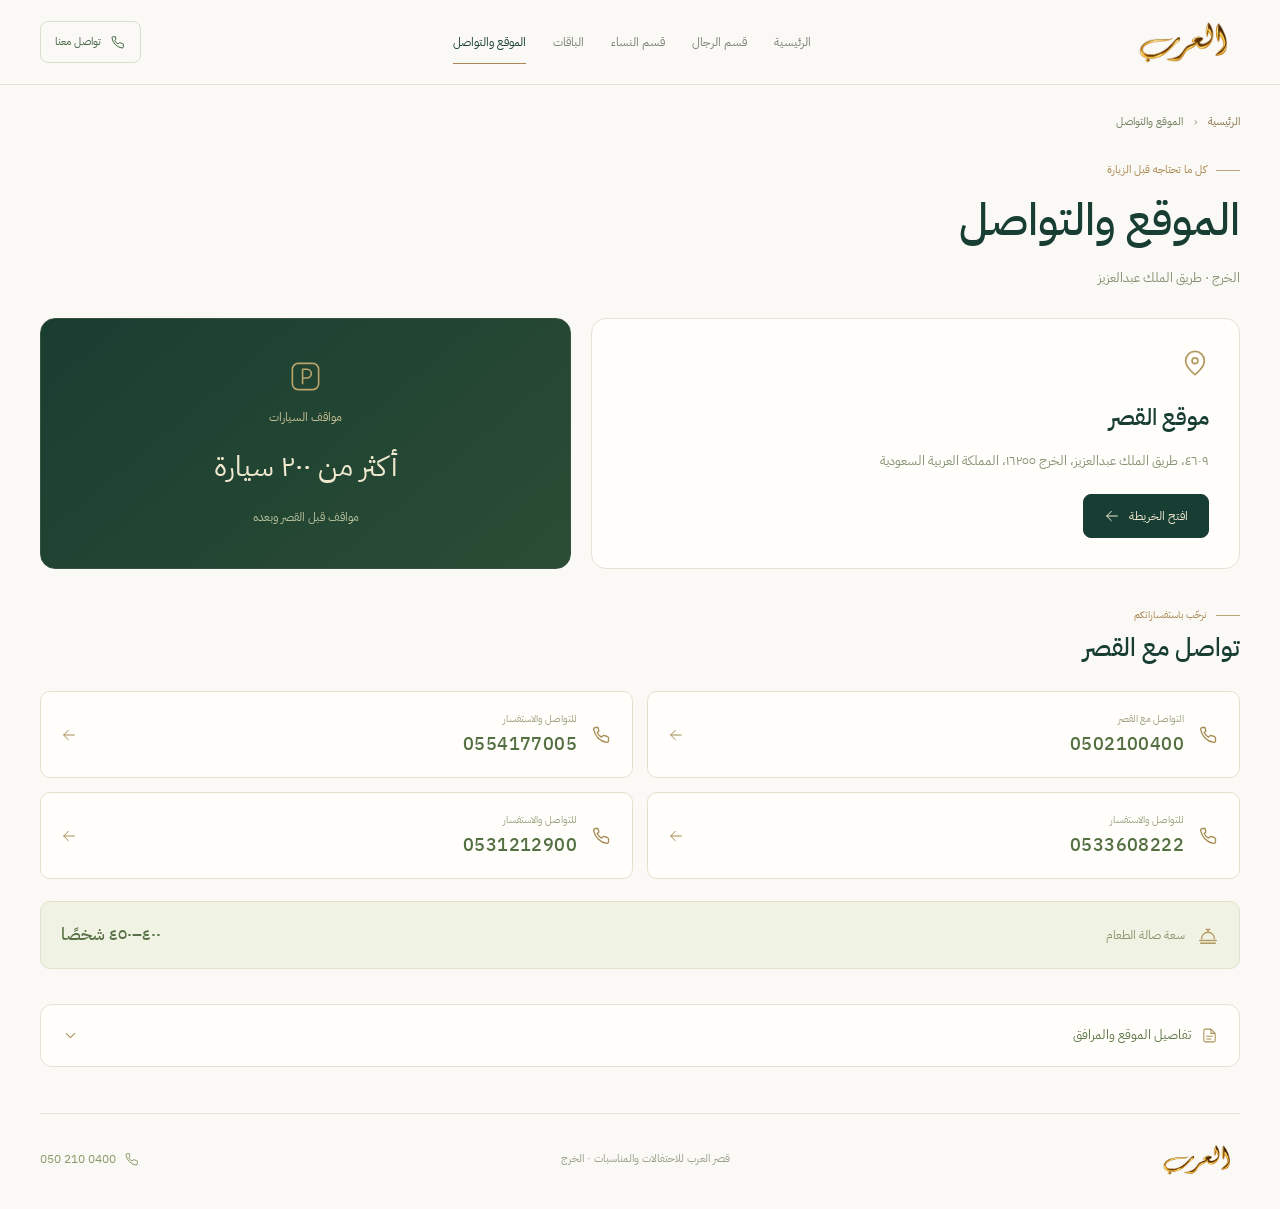
==== info.html @ ab23e2d2 "Add files via upload" ====
<!doctype html><html lang="ar" dir="rtl"><head><meta charset="utf-8"><meta name="viewport" content="width=device-width,initial-scale=1,viewport-fit=cover"><meta name="theme-color" content="#173d35"><title>الموقع والتواصل — قصر العرب</title><meta name="description" content="قصر العرب بالخرج: قسم الرجال، قسم النساء، الصور، باقات الضيافة والموقع والتواصل."><link rel="stylesheet" href="site.css?v=20261101-capacities"></head><body data-page="info"><svg class="svg-sprite" xmlns="http://www.w3.org/2000/svg" aria-hidden="true"><defs>
<symbol id="i-arrow" viewBox="0 0 24 24"><path d="M20 12H4m7-7-7 7 7 7"/></symbol>
<symbol id="i-pin" viewBox="0 0 24 24"><path d="M20 10c0 6-8 12-8 12S4 16 4 10a8 8 0 1 1 16 0Z"/><circle cx="12" cy="10" r="2.5"/></symbol>
<symbol id="i-phone" viewBox="0 0 24 24"><path d="M20 15.5V19a2 2 0 0 1-2.2 2A18 18 0 0 1 3 6.2 2 2 0 0 1 5 4h3l1 4-2 2a14 14 0 0 0 5 5l2-2 4 1z"/></symbol>
<symbol id="i-hall" viewBox="0 0 24 24"><path d="M3 21h18M5 21V9h14v12M3 9l9-6 9 6M10 21v-6h4v6M8 11v1m8-1v1"/></symbol>
<symbol id="i-home" viewBox="0 0 24 24"><path d="m3 10 9-7 9 7M5 9v12h14V9M10 21v-7h4v7"/></symbol>
<symbol id="i-spark" viewBox="0 0 24 24"><path d="m12 2 2.4 7.6L22 12l-7.6 2.4L12 22l-2.4-7.6L2 12l7.6-2.4Z"/></symbol>
<symbol id="i-image" viewBox="0 0 24 24"><rect x="3" y="3" width="18" height="18" rx="3"/><circle cx="8" cy="8" r="1.4"/><path d="m21 15-5-5L5 21"/></symbol>
<symbol id="i-check" viewBox="0 0 24 24"><path d="m5 12 4 4L19 6"/></symbol>
<symbol id="i-chevron" viewBox="0 0 24 24"><path d="m6 9 6 6 6-6"/></symbol>
<symbol id="i-close" viewBox="0 0 24 24"><path d="m6 6 12 12M6 18 18 6"/></symbol>
<symbol id="i-document" viewBox="0 0 24 24"><path d="M14 3H6a2 2 0 0 0-2 2v14a2 2 0 0 0 2 2h12a2 2 0 0 0 2-2V9zm0 0v6h6M8 13h8m-8 4h6"/></symbol>
<symbol id="i-expand" viewBox="0 0 24 24"><path d="M15 4h5v5M9 20H4v-5M20 4l-6 6M4 20l6-6"/></symbol>
<symbol id="i-dining" viewBox="0 0 24 24"><path d="M3 18h18M5 16a7 7 0 0 1 14 0M12 9V6m-2 0h4M4 21h16"/></symbol>
<symbol id="i-parking" viewBox="0 0 24 24"><rect x="3" y="3" width="18" height="18" rx="4"/><path d="M10 17V7h3a3 3 0 0 1 0 6h-3"/></symbol>
</defs></svg><a class="skip-link" href="#page-root">انتقل إلى محتوى الصفحة</a><header class="site-header"><div class="container header-inner"><a class="brand" href="index.html" data-page="home" aria-label="قصر العرب — الرئيسية"><img src="assets/alarab-logo.png" data-asset="assets/alarab-logo.png" alt="العرب" width="2124" height="740"></a><nav class="desktop-nav" aria-label="التنقل الرئيسي"><a href="index.html" data-page="home" class="">الرئيسية</a><a href="men.html" data-page="men" class="">قسم الرجال</a><a href="women.html" data-page="women" class="">قسم النساء</a><a href="packages.html" data-page="packages" class="">الباقات</a><a href="info.html" data-page="info" class="is-active" aria-current="page">الموقع والتواصل</a></nav><a class="header-call" href="tel:0502100400"><svg aria-hidden="true"><use href="#i-phone"/></svg><span>تواصل معنا</span></a></div></header><main class="container" id="page-root" tabindex="-1"><nav class="breadcrumbs" aria-label="مسار الصفحة"><a href="index.html" data-page="home" class="">الرئيسية</a><span aria-hidden="true">‹</span><span>الموقع والتواصل</span></nav><section class="page-intro"><p class="eyebrow">كل ما تحتاجه قبل الزيارة</p><h1>الموقع والتواصل</h1><p>الخرج · طريق الملك عبدالعزيز</p></section><section class="info-grid"><article class="location-card"><svg aria-hidden="true"><use href="#i-pin"/></svg><h2>موقع القصر</h2><p>٤٦٠٩، طريق الملك عبدالعزيز، الخرج ١٦٢٥٥، المملكة العربية السعودية</p><a href="https://maps.google.com/maps/search/%D8%A7%D9%84%D8%B9%D8%B1%D8%A8%20%D9%84%D9%84%D9%85%D9%86%D8%A7%D8%B3%D8%A8%D8%A7%D8%AA/@24.2259464263916,47.222991943359375,17z?hl=en" target="_blank" rel="noopener noreferrer" class="button button-primary">افتح الخريطة<svg aria-hidden="true"><use href="#i-arrow"/></svg></a></article><article class="parking-card"><svg aria-hidden="true"><use href="#i-parking"/></svg><p>مواقف السيارات</p><strong>أكثر من <bdi>٢٠٠</bdi> سيارة</strong><span>مواقف قبل القصر وبعده</span></article></section><section class="contact-panel" id="contact" aria-labelledby="contact-heading"><div class="section-heading"><div><p class="eyebrow">نرحّب باستفساراتكم</p><h2 id="contact-heading">تواصل مع القصر</h2></div></div><div class="phone-grid"><a class="phone-card" href="tel:0502100400"><svg aria-hidden="true"><use href="#i-phone"/></svg><span><small>التواصل مع القصر</small><strong dir="ltr">0502100400</strong></span><svg aria-hidden="true"><use href="#i-arrow"/></svg></a><a class="phone-card" href="tel:0554177005"><svg aria-hidden="true"><use href="#i-phone"/></svg><span><small>للتواصل والاستفسار</small><strong dir="ltr">0554177005</strong></span><svg aria-hidden="true"><use href="#i-arrow"/></svg></a><a class="phone-card" href="tel:0533608222"><svg aria-hidden="true"><use href="#i-phone"/></svg><span><small>للتواصل والاستفسار</small><strong dir="ltr">0533608222</strong></span><svg aria-hidden="true"><use href="#i-arrow"/></svg></a><a class="phone-card" href="tel:0531212900"><svg aria-hidden="true"><use href="#i-phone"/></svg><span><small>للتواصل والاستفسار</small><strong dir="ltr">0531212900</strong></span><svg aria-hidden="true"><use href="#i-arrow"/></svg></a></div></section><div class="general-dining"><svg aria-hidden="true"><use href="#i-dining"/></svg><span>سعة صالة الطعام</span><strong><bdi dir="ltr">٤٠٠–٤٥٠</bdi> شخصًا</strong></div><details class="more-details"><summary><span><svg aria-hidden="true"><use href="#i-document"/></svg>تفاصيل الموقع والمرافق</span><svg aria-hidden="true"><use href="#i-chevron"/></svg></summary><div class="more-details-body"><div class="detail-grid"><article class="detail-card" data-group="identity">
      <h2>اسم القاعة والواجهة</h2>
      <dl class="detail-fields">
    <div class="detail-field" data-field="officialName">
      <dt>اسم القاعة الرسمي</dt>
      <dd>قصر العرب للاحتفالات والمناسبات</dd>
    </div></dl>
    </article><article class="detail-card" data-group="location">
      <h2>العنوان والموقع</h2>
      <dl class="detail-fields">
    <div class="detail-field" data-field="city">
      <dt>المدينة</dt>
      <dd>الخرج</dd>
    </div>
    <div class="detail-field" data-field="district">
      <dt>الحي</dt>
      <dd>—</dd>
    </div>
    <div class="detail-field" data-field="street">
      <dt>الشارع</dt>
      <dd>طريق الملك عبدالعزيز</dd>
    </div>
    <div class="detail-field" data-field="address">
      <dt>العنوان</dt>
      <dd>٤٦٠٩، طريق الملك عبدالعزيز، الخرج ١٦٢٥٥، المملكة العربية السعودية</dd>
    </div>
    <div class="detail-field" data-field="mapsUrl">
      <dt>الموقع على الخريطة</dt>
      <dd><a href="https://maps.google.com/maps/search/%D8%A7%D9%84%D8%B9%D8%B1%D8%A8%20%D9%84%D9%84%D9%85%D9%86%D8%A7%D8%B3%D8%A8%D8%A7%D8%AA/@24.2259464263916,47.222991943359375,17z?hl=en" target="_blank" rel="noopener noreferrer">فتح الخريطة</a></dd>
    </div></dl>
    </article><article class="detail-card" data-group="contact">
      <h2>التواصل مع القاعة</h2>
      <dl class="detail-fields">
    <div class="detail-field" data-field="phone">
      <dt>رقم الاتصال</dt>
      <dd><a href="tel:0502100400" dir="ltr">0502100400</a></dd>
    </div>
    <div class="detail-field" data-field="additionalPhone">
      <dt>رقم اتصال إضافي</dt>
      <dd><a href="tel:0554177005" dir="ltr">0554177005</a></dd>
    </div>
    <div class="detail-field" data-field="additionalPhone2">
      <dt>رقم اتصال إضافي</dt>
      <dd><a href="tel:0533608222" dir="ltr">0533608222</a></dd>
    </div>
    <div class="detail-field" data-field="coordinationPhone">
      <dt>للتواصل والاستفسار</dt>
      <dd><a href="tel:0531212900" dir="ltr">0531212900</a></dd>
    </div>
    <div class="detail-field" data-field="whatsapp">
      <dt>رقم الواتساب</dt>
      <dd>—</dd>
    </div>
    <div class="detail-field" data-field="contactHours">
      <dt>أوقات التواصل</dt>
      <dd>—</dd>
    </div></dl>
    </article><article class="detail-card" data-group="additional">
      <h2>الجلسات الإضافية</h2>
      <dl class="detail-fields">
    <div class="detail-field" data-field="additionalSeating">
      <dt>المجالس والجلسات المتوفرة</dt>
      <dd>—</dd>
    </div>
    <div class="detail-field" data-field="additionalCapacity">
      <dt>سعة كل مساحة</dt>
      <dd>—</dd>
    </div></dl>
    </article><article class="detail-card" data-group="outdoor">
      <h2>المساحات الخارجية</h2>
      <dl class="detail-fields">
    <div class="detail-field" data-field="outdoorAreas">
      <dt>الحديقة والفناء والجلسات</dt>
      <dd>—</dd>
    </div>
    <div class="detail-field" data-field="outdoorCapacity">
      <dt>سعة كل مساحة</dt>
      <dd>—</dd>
    </div>
    <div class="detail-field" data-field="outdoorUse">
      <dt>استخدام المساحات</dt>
      <dd>—</dd>
    </div></dl>
    </article><article class="detail-card" data-group="parking">
      <h2>مواقف السيارات</h2>
      <dl class="detail-fields">
    <div class="detail-field" data-field="parking">
      <dt>عدد المواقف</dt>
      <dd>أكثر من ٢٠٠ سيارة</dd>
    </div>
    <div class="detail-field" data-field="parkingLocation">
      <dt>مواقع المواقف</dt>
      <dd>قبل القصر وبعده</dd>
    </div>
    <div class="detail-field" data-field="privateParking">
      <dt>مواقف خاصة بالقاعة</dt>
      <dd>—</dd>
    </div>
    <div class="detail-field" data-field="parkingShade">
      <dt>مظللة أو مكشوفة</dt>
      <dd>—</dd>
    </div>
    <div class="detail-field" data-field="accessibleParking">
      <dt>مواقف مهيأة لذوي الإعاقة</dt>
      <dd>—</dd>
    </div></dl>
    </article><article class="detail-card" data-group="buffet">
      <h2>البوفيه وتقديم الطعام</h2>
      <p class="detail-summary"><span>سعة صالة الطعام</span><strong><bdi dir="ltr">٤٠٠–٤٥٠</bdi> شخصًا</strong></p><dl class="detail-fields">
    <div class="detail-field" data-field="buffetLocation">
      <dt>موقع البوفيه</dt>
      <dd>—</dd>
    </div>
    <div class="detail-field" data-field="servingMethod">
      <dt>طريقة التقديم</dt>
      <dd>—</dd>
    </div>
    <div class="detail-field" data-field="separateBuffets">
      <dt>منطقة مستقلة لكل قسم</dt>
      <dd>—</dd>
    </div></dl>
    </article><article class="detail-card" data-group="furniture">
      <h2>الطاولات والكراسي</h2>
      <dl class="detail-fields">
    <div class="detail-field" data-field="furnitureTypes">
      <dt>أنواع الطاولات والكراسي</dt>
      <dd>—</dd>
    </div>
    <div class="detail-field" data-field="rearrangement">
      <dt>إمكانية تغيير التوزيع</dt>
      <dd>—</dd>
    </div></dl>
    </article></div></div></details></main><footer class="container site-footer"><a class="brand" href="index.html" data-page="home" aria-label="قصر العرب — الرئيسية"><img src="assets/alarab-logo.png" data-asset="assets/alarab-logo.png" alt="العرب" width="2124" height="740"></a><p>قصر العرب للاحتفالات والمناسبات · الخرج</p><a href="tel:0502100400"><svg aria-hidden="true"><use href="#i-phone"/></svg><span dir="ltr">050 210 0400</span></a></footer><nav class="mobile-nav" aria-label="التنقل بين أقسام الموقع"><a href="index.html" data-page="home" class=""><svg aria-hidden="true"><use href="#i-home"/></svg><span>الرئيسية</span></a><a href="men.html" data-page="men" class=""><svg aria-hidden="true"><use href="#i-hall"/></svg><span>الرجال</span></a><a href="women.html" data-page="women" class=""><svg aria-hidden="true"><use href="#i-spark"/></svg><span>النساء</span></a><a href="packages.html" data-page="packages" class=""><svg aria-hidden="true"><use href="#i-document"/></svg><span>الباقات</span></a><a href="info.html" data-page="info" class="is-active" aria-current="page"><svg aria-hidden="true"><use href="#i-pin"/></svg><span>الموقع</span></a></nav><dialog id="photo-dialog" class="photo-dialog" aria-labelledby="photo-viewer-title"><header><div><h2 id="photo-viewer-title"></h2><span id="photo-viewer-count"></span></div><button type="button" class="icon-button" data-photo-close aria-label="إغلاق الصورة"><svg aria-hidden="true"><use href="#i-close"/></svg></button></header><div class="photo-viewer-stage"><button type="button" class="viewer-arrow" data-photo-prev aria-label="الصورة السابقة"><svg aria-hidden="true"><use href="#i-arrow"/></svg></button><img id="photo-viewer-img" alt=""><button type="button" class="viewer-arrow" data-photo-next aria-label="الصورة التالية"><svg aria-hidden="true"><use href="#i-arrow"/></svg></button></div><p id="photo-viewer-caption"></p></dialog><dialog id="brochure-dialog" class="brochure-dialog" aria-labelledby="brochure-title"><header><h2 id="brochure-title">دليل الباقات</h2><button id="close-brochure" class="icon-button" type="button" aria-label="إغلاق البروشور"><svg aria-hidden="true"><use href="#i-close"/></svg></button></header><img id="brochure-image" alt=""></dialog><script defer src="app.js?v=20261101-capacities"></script></body></html>
---- site.css ----
@font-face {
  font-family: 'IBM Plex Sans Arabic';
  font-style: normal;
  font-weight: 400;
  font-display: swap;
  src: url(assets/fonts/ibm-plex-sans-arabic-400-arabic.woff2) format('woff2');
  unicode-range: U+0600-06FF, U+0750-077F, U+0870-0891, U+0897-08E1, U+08E3-08FF, U+200C-200E, U+2010-2011, U+204F, U+2E41, U+FB50-FDFF, U+FE70-FE74, U+FE76-FEFC, U+102E0-102FB, U+10E60-10E7E, U+10EC2-10EC7, U+10EC9-10EEE, U+10EF0-10EFF, U+1EE00-1EE03, U+1EE05-1EE1F, U+1EE21-1EE22, U+1EE24, U+1EE27, U+1EE29-1EE32, U+1EE34-1EE37, U+1EE39, U+1EE3B, U+1EE42, U+1EE47, U+1EE49, U+1EE4B, U+1EE4D-1EE4F, U+1EE51-1EE52, U+1EE54, U+1EE57, U+1EE59, U+1EE5B, U+1EE5D, U+1EE5F, U+1EE61-1EE62, U+1EE64, U+1EE67-1EE6A, U+1EE6C-1EE72, U+1EE74-1EE77, U+1EE79-1EE7C, U+1EE7E, U+1EE80-1EE89, U+1EE8B-1EE9B, U+1EEA1-1EEA3, U+1EEA5-1EEA9, U+1EEAB-1EEBB, U+1EEF0-1EEF1;
}
@font-face {
  font-family: 'IBM Plex Sans Arabic';
  font-style: normal;
  font-weight: 400;
  font-display: swap;
  src: url(assets/fonts/ibm-plex-sans-arabic-400-latin.woff2) format('woff2');
  unicode-range: U+0000-00FF, U+0131, U+0152-0153, U+02BB-02BC, U+02C6, U+02DA, U+02DC, U+0304, U+0308, U+0329, U+2000-206F, U+20AC, U+2122, U+2191, U+2193, U+2212, U+2215, U+FEFF, U+FFFD;
}
@font-face {
  font-family: 'IBM Plex Sans Arabic';
  font-style: normal;
  font-weight: 500;
  font-display: swap;
  src: url(assets/fonts/ibm-plex-sans-arabic-500-arabic.woff2) format('woff2');
  unicode-range: U+0600-06FF, U+0750-077F, U+0870-0891, U+0897-08E1, U+08E3-08FF, U+200C-200E, U+2010-2011, U+204F, U+2E41, U+FB50-FDFF, U+FE70-FE74, U+FE76-FEFC, U+102E0-102FB, U+10E60-10E7E, U+10EC2-10EC7, U+10EC9-10EEE, U+10EF0-10EFF, U+1EE00-1EE03, U+1EE05-1EE1F, U+1EE21-1EE22, U+1EE24, U+1EE27, U+1EE29-1EE32, U+1EE34-1EE37, U+1EE39, U+1EE3B, U+1EE42, U+1EE47, U+1EE49, U+1EE4B, U+1EE4D-1EE4F, U+1EE51-1EE52, U+1EE54, U+1EE57, U+1EE59, U+1EE5B, U+1EE5D, U+1EE5F, U+1EE61-1EE62, U+1EE64, U+1EE67-1EE6A, U+1EE6C-1EE72, U+1EE74-1EE77, U+1EE79-1EE7C, U+1EE7E, U+1EE80-1EE89, U+1EE8B-1EE9B, U+1EEA1-1EEA3, U+1EEA5-1EEA9, U+1EEAB-1EEBB, U+1EEF0-1EEF1;
}
@font-face {
  font-family: 'IBM Plex Sans Arabic';
  font-style: normal;
  font-weight: 500;
  font-display: swap;
  src: url(assets/fonts/ibm-plex-sans-arabic-500-latin.woff2) format('woff2');
  unicode-range: U+0000-00FF, U+0131, U+0152-0153, U+02BB-02BC, U+02C6, U+02DA, U+02DC, U+0304, U+0308, U+0329, U+2000-206F, U+20AC, U+2122, U+2191, U+2193, U+2212, U+2215, U+FEFF, U+FFFD;
}
@font-face {
  font-family: 'IBM Plex Sans Arabic';
  font-style: normal;
  font-weight: 600;
  font-display: swap;
  src: url(assets/fonts/ibm-plex-sans-arabic-600-arabic.woff2) format('woff2');
  unicode-range: U+0600-06FF, U+0750-077F, U+0870-0891, U+0897-08E1, U+08E3-08FF, U+200C-200E, U+2010-2011, U+204F, U+2E41, U+FB50-FDFF, U+FE70-FE74, U+FE76-FEFC, U+102E0-102FB, U+10E60-10E7E, U+10EC2-10EC7, U+10EC9-10EEE, U+10EF0-10EFF, U+1EE00-1EE03, U+1EE05-1EE1F, U+1EE21-1EE22, U+1EE24, U+1EE27, U+1EE29-1EE32, U+1EE34-1EE37, U+1EE39, U+1EE3B, U+1EE42, U+1EE47, U+1EE49, U+1EE4B, U+1EE4D-1EE4F, U+1EE51-1EE52, U+1EE54, U+1EE57, U+1EE59, U+1EE5B, U+1EE5D, U+1EE5F, U+1EE61-1EE62, U+1EE64, U+1EE67-1EE6A, U+1EE6C-1EE72, U+1EE74-1EE77, U+1EE79-1EE7C, U+1EE7E, U+1EE80-1EE89, U+1EE8B-1EE9B, U+1EEA1-1EEA3, U+1EEA5-1EEA9, U+1EEAB-1EEBB, U+1EEF0-1EEF1;
}
@font-face {
  font-family: 'IBM Plex Sans Arabic';
  font-style: normal;
  font-weight: 600;
  font-display: swap;
  src: url(assets/fonts/ibm-plex-sans-arabic-600-latin.woff2) format('woff2');
  unicode-range: U+0000-00FF, U+0131, U+0152-0153, U+02BB-02BC, U+02C6, U+02DA, U+02DC, U+0304, U+0308, U+0329, U+2000-206F, U+20AC, U+2122, U+2191, U+2193, U+2212, U+2215, U+FEFF, U+FFFD;
}
@font-face {
  font-family: 'IBM Plex Sans Arabic';
  font-style: normal;
  font-weight: 700;
  font-display: swap;
  src: url(assets/fonts/ibm-plex-sans-arabic-700-arabic.woff2) format('woff2');
  unicode-range: U+0600-06FF, U+0750-077F, U+0870-0891, U+0897-08E1, U+08E3-08FF, U+200C-200E, U+2010-2011, U+204F, U+2E41, U+FB50-FDFF, U+FE70-FE74, U+FE76-FEFC, U+102E0-102FB, U+10E60-10E7E, U+10EC2-10EC7, U+10EC9-10EEE, U+10EF0-10EFF, U+1EE00-1EE03, U+1EE05-1EE1F, U+1EE21-1EE22, U+1EE24, U+1EE27, U+1EE29-1EE32, U+1EE34-1EE37, U+1EE39, U+1EE3B, U+1EE42, U+1EE47, U+1EE49, U+1EE4B, U+1EE4D-1EE4F, U+1EE51-1EE52, U+1EE54, U+1EE57, U+1EE59, U+1EE5B, U+1EE5D, U+1EE5F, U+1EE61-1EE62, U+1EE64, U+1EE67-1EE6A, U+1EE6C-1EE72, U+1EE74-1EE77, U+1EE79-1EE7C, U+1EE7E, U+1EE80-1EE89, U+1EE8B-1EE9B, U+1EEA1-1EEA3, U+1EEA5-1EEA9, U+1EEAB-1EEBB, U+1EEF0-1EEF1;
}
@font-face {
  font-family: 'IBM Plex Sans Arabic';
  font-style: normal;
  font-weight: 700;
  font-display: swap;
  src: url(assets/fonts/ibm-plex-sans-arabic-700-latin.woff2) format('woff2');
  unicode-range: U+0000-00FF, U+0131, U+0152-0153, U+02BB-02BC, U+02C6, U+02DA, U+02DC, U+0304, U+0308, U+0329, U+2000-206F, U+20AC, U+2122, U+2191, U+2193, U+2212, U+2215, U+FEFF, U+FFFD;
}

:root{--ink:#25382f;--green:#183e34;--dark:#112e26;--gold:#aa8750;--cream:#faf9f5;--paper:#fffefa;--muted:#77816f;--line:#e4e1d5;--font:'IBM Plex Sans Arabic',Tahoma,Arial,sans-serif}*{box-sizing:border-box}html{scroll-behavior:smooth;scroll-padding-top:100px}html.modal-open{overflow:hidden}body{margin:0;background:var(--cream);color:var(--ink);font:14px/1.85 var(--font);-webkit-font-smoothing:antialiased}[hidden]{display:none!important}a{color:inherit;text-decoration:none}button{font:inherit;cursor:pointer;color:inherit}img{display:block;max-width:100%;height:auto}svg{width:22px;height:22px;fill:none;stroke:currentColor;stroke-width:1.5;stroke-linecap:round;stroke-linejoin:round;flex-shrink:0}h1,h2,h3,h4,p{margin:0}h1,h2,h3,h4{font-weight:500;line-height:1.55}h1{font-size:44px;line-height:1.45;color:var(--green)}h2{font-size:26px;color:var(--green)}h3{font-size:18px;color:var(--green)}a:focus-visible,button:focus-visible,summary:focus-visible{outline:2px solid var(--gold);outline-offset:4px}.container{width:calc(100% - 80px);max-width:1200px;margin-inline:auto}.svg-sprite{position:absolute;width:0;height:0;overflow:hidden}.skip-link{position:fixed;right:20px;top:-100px;z-index:100;background:var(--green);color:white;padding:10px 16px;border-radius:7px}.skip-link:focus{top:12px}.site-header{position:sticky;top:0;z-index:30;border-bottom:1px solid #e4e1d5dd;background:#faf9f5f5;backdrop-filter:blur(14px)}.header-inner{height:84px;display:flex;align-items:center;justify-content:space-between;gap:25px}.brand img{width:118px;height:44px;object-fit:contain}.desktop-nav{display:flex;gap:27px;align-items:center}.desktop-nav a{font-size:12px;color:#7b8472;min-height:44px;display:flex;align-items:center;border-bottom:1px solid transparent;padding-top:1px}.desktop-nav a.is-active{color:var(--green);border-color:var(--gold)}.header-call{display:inline-flex;align-items:center;justify-content:center;gap:9px;border:1px solid #d7decb;border-radius:8px;padding:9px 14px;font-size:11px;min-height:42px;color:#456446}.header-call svg{width:16px;height:16px}.mobile-nav{display:none}#page-root{outline:none;min-height:50vh}.eyebrow{font-size:11px;color:var(--gold);margin-bottom:9px;display:flex;gap:9px;align-items:center}.eyebrow:before{content:'';height:1px;width:24px;background:#baa478}.button{display:inline-flex;align-items:center;justify-content:center;gap:9px;min-height:44px;padding:10px 20px;border:1px solid #ced8be;border-radius:8px;font-size:12px;text-align:center}.button svg{width:16px;height:16px}.button-primary{background:var(--green);border-color:var(--green);color:#f2ead3}.button-primary:hover{background:#25503b}.button-outline{background:#fffdf7;color:#5f7551}.button-outline:hover{border-color:#98aa7d}.hero-actions{display:flex;flex-wrap:wrap;gap:11px;margin-top:25px}.home-hero{display:grid;grid-template-columns:.9fr 1.1fr;gap:55px;align-items:center;padding-top:38px}.home-copy h1{font-size:52px}.hero-tagline{font-size:26px;font-weight:400;color:#426348;margin-top:9px}.hero-description{font-size:13px;color:#7c8974;margin-top:15px;max-width:330px;line-height:2}.home-visual{position:relative;border-radius:22px;overflow:hidden;display:block;background:#e2e9d9}.home-photo{width:100%;height:380px;object-fit:cover}.home-visual:after{content:'';position:absolute;inset:50% 0 0;background:linear-gradient(transparent,#10291a66);pointer-events:none}.home-photo-label{position:absolute;bottom:19px;right:20px;z-index:1;display:flex;align-items:center;gap:7px;background:#faf9f3e6;padding:6px 11px;border:1px solid #fcfaf1aa;border-radius:6px;color:#506449;font-size:10px}.home-photo-label svg{width:14px;height:14px}.page-section{padding-top:45px}.section-heading{display:flex;justify-content:space-between;gap:20px;align-items:flex-end;margin-bottom:23px}.section-heading h2{font-size:25px}.section-heading .eyebrow{font-size:10px;margin-bottom:5px}.division-grid{display:grid;grid-template-columns:repeat(2,minmax(0,1fr));gap:21px}.division-card{display:grid;grid-template-columns:180px minmax(0,1fr);overflow:hidden;min-height:190px;border:1px solid var(--line);border-radius:15px;background:#fffefa;transition:border-color .2s}.division-card:hover{border-color:#b8c4a1}.division-art,.division-image{position:relative;display:flex;align-items:center;justify-content:center;overflow:hidden;min-width:0;background:#e8ecdf}.division-image img{width:100%;height:100%;min-height:190px;object-fit:cover}.division-art>svg{width:57px;height:57px;stroke-width:.8;color:#a58b56;position:relative;z-index:1}.division-art{background:radial-gradient(ellipse at center,#faf6e8,#e5e9da)}.arch-decoration{position:absolute;width:130px;height:180px;top:44px;border:1px solid #c3b08044;border-radius:70px 70px 0 0;box-shadow:0 0 0 11px #c3b08011,0 0 0 23px #c3b08008}.division-card-body{padding:25px 24px;display:flex;flex-direction:column;align-items:flex-start;justify-content:center;min-width:0}.division-card-body>strong{font-size:23px;font-weight:500;color:var(--green)}.division-card-body>span:not(.division-card-action){font-size:12px;color:#879375;margin-top:5px}.division-card-action{display:flex;gap:15px;align-items:center;color:#a48a53;font-size:11px;margin-top:24px}.division-card-action svg{width:16px;height:16px}.home-shortcuts{display:grid;grid-template-columns:1fr 1fr;gap:20px;margin-top:28px}.shortcut-card{display:flex;gap:16px;align-items:center;border:1px solid var(--line);background:#f3f3e9;border-radius:12px;padding:21px}.shortcut-card>svg{width:27px;height:27px;color:#a88e57;stroke-width:1.1}.shortcut-card>svg:last-child{width:17px;height:17px;margin-inline-start:auto}.shortcut-card strong,.shortcut-card small{display:block}.shortcut-card strong{font-size:14px;font-weight:500;color:#44623c}.shortcut-card small{font-size:11px;color:#8a927a;margin-top:4px}.breadcrumbs{display:flex;align-items:center;gap:11px;font-size:11px;color:#9a9f8b;margin-top:25px;margin-bottom:25px;min-height:25px}.breadcrumbs a{color:#8a764e}.breadcrumbs span:last-child{color:#718062}.division-hero{display:grid;grid-template-columns:.9fr 1.1fr;gap:48px;align-items:center}.division-description{font-size:13px;color:#7b8a70;line-height:2;max-width:330px;margin-top:16px}.capacity-pill{display:inline-flex;gap:10px;align-items:center;border:1px solid #dedecb;border-radius:8px;padding:9px 14px;background:#f1f2e7;color:#87946c;font-size:11px;margin-top:23px}.capacity-pill svg{width:20px;height:20px;color:#b19b64}.capacity-pill strong{font-size:23px;font-weight:500;color:#315838;margin-inline-end:5px}.division-hero-media{position:relative;display:block;padding:0;border:1px solid #e2dfd0;background:#edf0e2;border-radius:18px;overflow:hidden;min-width:0;text-align:start}.division-hero-media>img{width:100%;height:365px;object-fit:cover}.hero-image-caption{position:absolute;bottom:15px;right:16px;left:16px;display:flex;align-items:center;justify-content:space-between;gap:15px;color:white;font-size:11px;text-shadow:0 1px 8px #0009}.hero-image-caption svg{width:17px;height:17px}.division-hero-media:after{content:'';position:absolute;inset:65% 0 0;background:linear-gradient(transparent,#172f22aa);pointer-events:none}.hero-image-caption{z-index:1}.men-visual{position:relative;border-radius:18px;background:radial-gradient(ellipse at 50% 80%,#365943,#193d32 70%);height:320px;overflow:hidden;display:flex;align-items:center;justify-content:center;flex-direction:column;gap:20px;color:#cfba81;border:1px solid #355544}.men-visual>svg{width:100px;height:100px;stroke-width:.7;z-index:1}.men-visual>span:last-child{font-size:14px;z-index:1;color:#c9c39b}.architectural-lines{position:absolute;width:260px;height:400px;border-radius:150px 150px 0 0;border:1px solid #b8a26b33;top:55px;box-shadow:0 0 0 25px #b8a26b09,0 0 0 52px #b8a26b06}.photo-total{font-size:11px;color:#9aa47e;white-space:nowrap}.filter-row{display:flex;gap:9px;overflow-x:auto;scrollbar-width:none;max-width:100%;padding:3px 2px 12px;margin-bottom:15px;overscroll-behavior-inline:contain}.filter-row::-webkit-scrollbar{display:none}.filter-chip{border:1px solid #dedfce;border-radius:7px;background:transparent;display:flex;align-items:center;justify-content:center;min-height:41px;padding:8px 15px;font-size:11px;color:#889173;white-space:nowrap;flex-shrink:0}.filter-chip.is-active{background:var(--green);border-color:var(--green);color:#ece5cc}.photo-grid{display:grid;grid-template-columns:repeat(3,minmax(0,1fr));gap:20px}.photo-card{display:block;padding:0;min-width:0;overflow:hidden;text-align:start;border:1px solid var(--line);border-radius:13px;background:#fffefa}.photo-frame{display:block;aspect-ratio:4/3;overflow:hidden;position:relative;background:#e7ecdd}.photo-frame img{width:100%;height:100%;object-fit:cover;transition:transform .35s}.photo-card:hover .photo-frame img{transform:scale(1.025)}.photo-expand{display:grid;place-items:center;position:absolute;bottom:10px;left:10px;border-radius:6px;background:#fcfaf1dd;color:#778962;width:29px;height:29px;opacity:.9}.photo-expand svg{width:14px;height:14px}.photo-caption{display:block;padding:13px 14px 15px}.photo-caption strong{display:block;font-size:13px;line-height:1.8;font-weight:500;color:#48623e}.photo-caption>span{display:-webkit-box;-webkit-box-orient:vertical;-webkit-line-clamp:2;overflow:hidden;font-size:11px;line-height:1.9;margin-top:4px;color:#8d957f}.load-more{display:flex;align-items:center;justify-content:center;gap:10px;min-height:44px;margin:23px auto 0;padding:10px 23px;border:1px solid #d9ddc9;border-radius:7px;background:#f1f3e7;color:#718358;font-size:12px}.load-more svg{width:16px;height:16px}.service-grid,.services-grid{display:grid;grid-template-columns:repeat(2,minmax(0,1fr));gap:19px}.service-card{background:var(--paper);border:1px solid var(--line);border-radius:13px;padding:24px;min-width:0}.service-heading{display:flex;align-items:center;gap:11px;margin-bottom:19px}.service-heading>svg,.service-icon{color:#ac945d}.service-heading>svg{width:22px;height:22px}.service-heading h3{font-size:17px}.team-chips{display:flex;flex-wrap:wrap;gap:8px}.team-chips span{display:block;font-size:11px;color:#738063;background:#f2f2e8;border:1px solid #e8e5d6;border-radius:6px;padding:6px 10px;line-height:1.8}.service-divider{margin-top:22px;margin-bottom:11px;display:flex;align-items:center;gap:12px;font-size:11px;color:#a18b55}.service-divider:after{content:'';height:1px;background:#e7e1cf;flex:1}.service-list{padding:0;margin:0;list-style:none;display:grid;gap:10px}.service-list li{display:flex;align-items:flex-start;gap:8px;font-size:13px;line-height:1.9;color:#758264}.service-list svg{width:15px;height:15px;margin-top:5px;color:#ac945b}.dinner-main{font-size:18px;color:#4c6e40;line-height:1.9;margin-bottom:15px;padding-bottom:15px;border-bottom:1px solid #e8e1cd}.coordination-panel{padding:22px 24px;margin-top:17px;background:#f1f3e8;border:1px solid #e0e4cf;border-radius:12px}.coordination-panel h3{font-size:16px;margin-bottom:16px}.section-cta{display:flex;align-items:center;justify-content:space-between;gap:15px;min-height:50px;padding:14px 20px;margin-top:18px;border:1px solid #dce0cb;border-radius:9px;background:#eef2e3;color:#6e8052;font-size:12px}.section-cta svg{width:18px;height:18px;color:#aa9052}.more-details{margin-top:35px;border:1px solid var(--line);border-radius:12px;overflow:hidden;background:#fffefa}.more-details>summary{cursor:pointer;display:flex;align-items:center;justify-content:space-between;gap:18px;min-height:61px;padding:16px 21px;list-style:none;color:#60794a;font-size:13px}.more-details>summary::-webkit-details-marker{display:none}.more-details>summary>span{display:flex;gap:10px;align-items:center}.more-details>summary svg{width:17px;height:17px;color:#aa925b}.more-details[open]>summary{border-bottom:1px solid var(--line)}.more-details[open]>summary>svg{transform:rotate(180deg)}.more-details-body{padding:22px;background:#f6f5ed}.detail-grid{display:grid;grid-template-columns:repeat(2,minmax(0,1fr));gap:17px}.detail-card{padding:20px;border:1px solid #e5e1d2;border-radius:10px;background:var(--paper);min-width:0}.detail-card h2{font-size:17px;margin-bottom:15px;color:#5a7047}.detail-fields{margin:0}.detail-field{display:grid;grid-template-columns:minmax(0,1fr) minmax(0,1fr);align-items:baseline;gap:12px;padding:11px 0;font-size:12px;line-height:1.9}.detail-field+.detail-field{border-top:1px solid #efecdf}.detail-field dt,.detail-field dd{margin:0;min-width:0;overflow-wrap:anywhere}.detail-field dt{color:#899077}.detail-field dd{color:#567143;text-align:end}.detail-field a{color:#5f7a46;text-decoration:underline;text-decoration-color:#cbd5b6;text-underline-offset:4px}.detail-field dd:has(.field-value-empty),.field-value-empty{color:#b2b69f}.detail-summary{display:flex;flex-wrap:wrap;justify-content:space-between;gap:10px;font-size:12px;color:#7e8d64;padding:12px 0}.detail-summary strong{font-weight:500}.page-intro{margin-bottom:27px;max-width:610px}.page-intro p:last-child{font-size:13px;color:#859072;line-height:2;margin-top:12px}.package-filters{margin-top:5px;margin-bottom:12px}.hc-section-header{display:flex;align-items:center;gap:10px;margin-bottom:20px}.hc-section-header h2{font-size:23px}.hc-section-mark{display:grid;place-items:center;color:#b0995e}.hc-section-mark svg{width:22px;height:22px}.packages-note{margin-bottom:20px;padding:16px 20px;border:1px solid #e7d9b7;border-radius:10px;background:#fbf4e4;color:#8b7744;font-size:12px;line-height:2}.package-card{border-color:#e4d9bf;border-top:3px solid #c0a566;align-self:start}.service-icon{width:39px;height:39px;background:#f8f1df;border:1px solid #e5d6b5;border-radius:10px;display:grid;place-items:center;flex-shrink:0}.service-icon svg{width:20px;height:20px}.service-kicker{display:block;font-size:10px;color:#a48d58;margin-bottom:4px}.package-card .service-heading h3{font-size:17px}.buffet-details{border-top:1px solid #e9e1ce;margin-top:18px}.buffet-details summary{list-style:none;cursor:pointer;display:flex;align-items:center;justify-content:space-between;min-height:47px;font-size:12px;color:#a38c52}.buffet-details summary::-webkit-details-marker{display:none}.buffet-details summary svg{width:16px;height:16px}.buffet-details[open] summary svg{transform:rotate(180deg)}.buffet-category{margin-bottom:19px}.buffet-category h4{font-size:12px;color:#71865a;margin-bottom:11px}.buffet-category .team-chips span{font-size:11px}.brochure-links{padding:21px;margin-top:20px;background:#f3f1e6;border:1px solid #e3ddc7;border-radius:12px}.brochure-links p{font-size:12px;color:#8a7b51;margin-bottom:14px}.brochure-links>div{display:flex;flex-wrap:wrap;gap:10px}.brochure-links button{display:flex;align-items:center;gap:9px;min-height:44px;padding:9px 15px;border:1px solid #dddcc5;border-radius:7px;background:#fffdf4;color:#7c845e;font-size:11px}.brochure-links button svg{width:16px;height:16px}.brochure-links button svg:last-child{width:12px;height:12px;color:#a38d55}.info-grid{display:grid;grid-template-columns:1.1fr .9fr;gap:20px}.location-card,.parking-card{border:1px solid var(--line);border-radius:15px;background:#fffefa;padding:30px}.location-card>svg{width:28px;height:28px;color:#b39a62;margin-bottom:14px}.location-card h2{font-size:23px;margin-bottom:12px}.location-card p{font-size:13px;color:#859273;line-height:2;max-width:370px;margin-bottom:20px}.parking-card{background:linear-gradient(140deg,#193d31,#2b4d35);color:#cbc196;display:flex;align-items:center;justify-content:center;flex-direction:column;text-align:center;gap:12px;border-color:#36533e}.parking-card>svg{width:35px;height:35px;stroke-width:1.1;color:#bba56b}.parking-card>p{font-size:12px}.parking-card strong{font-size:29px;font-weight:400;color:#f1e9cf}.parking-card>span{font-size:12px;color:#b8c19c}.contact-panel{padding-top:37px}.phone-grid{display:grid;grid-template-columns:repeat(2,minmax(0,1fr));gap:14px}.phone-card{display:flex;align-items:center;gap:14px;border:1px solid #e1e2ce;border-radius:10px;background:#fffefa;padding:18px 20px}.phone-card>svg{width:21px;height:21px;color:#a58d55}.phone-card>svg:last-child{margin-inline-start:auto;width:16px;height:16px}.phone-card small{display:block;font-size:10px;color:#9da383}.phone-card strong{display:block;font-size:18px;font-weight:500;line-height:1.7;color:#547043;letter-spacing:.4px}.general-dining{display:flex;align-items:center;gap:12px;margin-top:22px;padding:17px 20px;border:1px solid #e0e2cb;background:#f0f2e3;border-radius:10px;color:#89946d;font-size:12px}.general-dining>svg{color:#b39a61;width:22px;height:22px}.general-dining strong{margin-inline-start:auto;font-size:17px;font-weight:500;color:#587146}.site-footer{display:flex;align-items:center;justify-content:space-between;gap:25px;border-top:1px solid var(--line);padding-top:28px;padding-bottom:32px;margin-top:46px}.site-footer .brand img{width:90px;height:35px}.site-footer p{font-size:11px;color:#9ba18b}.site-footer>a:last-child{display:flex;align-items:center;gap:8px;font-size:12px;color:#8b9a6c}.site-footer>a:last-child svg{width:16px;height:16px}.photo-dialog,.brochure-dialog{border:1px solid #456144;border-radius:14px;padding:0;width:min(1050px,calc(100% - 32px));max-height:94dvh;overflow:auto;background:#12271f;color:#ebe9d7;box-shadow:0 20px 90px #0007}.photo-dialog::backdrop,.brochure-dialog::backdrop{background:#0d211be8;backdrop-filter:blur(5px)}.photo-dialog header,.brochure-dialog header{display:flex;align-items:center;justify-content:space-between;gap:20px;padding:14px 19px;border-bottom:1px solid #b5b98a22;background:#152d24;position:sticky;top:0;z-index:2}.photo-dialog h2,.brochure-dialog h2{font-size:16px;color:#e5dfc8}.photo-dialog header span{font-size:10px;color:#a4b28d}.icon-button{width:39px;height:39px;display:grid;place-items:center;flex-shrink:0;background:#294031;border:1px solid #5f705044;border-radius:8px;color:#d4d2b3}.icon-button svg{width:20px;height:20px}.photo-viewer-stage{position:relative;display:flex;align-items:center;justify-content:center;min-height:200px;background:#0d1e17}.photo-viewer-stage>img{display:block;max-width:100%;width:auto;max-height:70dvh;height:auto;object-fit:contain}.viewer-arrow{position:absolute;top:calc(50% - 20px);width:40px;height:40px;display:grid;place-items:center;border:1px solid #c5c7a455;border-radius:50%;background:#263f32d9;color:#e1ddc7;z-index:1}.viewer-arrow[data-photo-prev]{right:12px}.viewer-arrow[data-photo-prev] svg{transform:rotate(180deg)}.viewer-arrow[data-photo-next]{left:12px}.viewer-arrow svg{width:19px;height:19px}#photo-viewer-caption{padding:16px 20px;font-size:12px;color:#bdc5a9;line-height:1.9}.brochure-dialog{width:min(850px,calc(100% - 28px));background:#f8f7ed}.brochure-dialog img{width:100%;height:auto}.brochure-dialog header{background:#f8f7ed;border-color:#e1dece}.brochure-dialog h2{color:#5f7348}.brochure-dialog .icon-button{background:#f0f2e4;color:#81915e;border-color:#dde1c9}
@media(max-width:1050px){.container{width:calc(100% - 56px)}.desktop-nav{gap:18px}.desktop-nav a{font-size:11px}.home-hero{gap:32px}.home-copy h1{font-size:45px}.hero-tagline{font-size:23px}.home-photo{height:340px}.division-card{grid-template-columns:140px minmax(0,1fr)}.division-card-body{padding:20px}.division-card-body>strong{font-size:21px}.division-hero{gap:30px}.division-hero-media>img{height:330px}.hero-actions{gap:9px}.button{padding:9px 15px;font-size:11px}.photo-grid{gap:16px}}
@media(max-width:760px){.desktop-nav{gap:15px}.header-call span{display:none}.header-call{width:41px;padding:9px}.home-hero{grid-template-columns:1fr 1fr;gap:24px}.home-copy h1{font-size:39px}.hero-tagline{font-size:20px}.hero-description{font-size:12px}.home-photo{height:320px}.division-card{display:block}.division-image,.division-art{height:180px}.division-card-body{padding:19px}.division-card-action{margin-top:16px}.home-shortcuts{gap:14px}.shortcut-card{padding:17px;gap:12px}.shortcut-card strong{font-size:13px}.shortcut-card small{font-size:10px}.division-hero{gap:24px;grid-template-columns:1fr 1fr}.division-hero h1{font-size:34px}.division-description{font-size:12px}.capacity-pill{margin-top:16px}.hero-actions{margin-top:20px}.division-hero-media>img{height:330px}.photo-grid{grid-template-columns:repeat(2,minmax(0,1fr))}.service-card{padding:21px}.info-grid{gap:15px}.location-card,.parking-card{padding:24px}.parking-card strong{font-size:23px}.detail-grid{gap:13px}.detail-card{padding:17px}}
@media(max-width:600px){html{scroll-padding-top:92px}body{padding-bottom:74px}.container{width:calc(100% - 36px)}.header-inner{height:71px;gap:18px}.brand img{width:101px;height:38px}.desktop-nav{display:none}.header-call{width:auto;gap:7px;padding:8px 11px;min-height:38px;font-size:10px}.header-call span{display:block}.header-call svg{width:15px;height:15px}.mobile-nav{position:fixed;z-index:35;bottom:0;left:0;right:0;display:grid;grid-template-columns:repeat(5,minmax(0,1fr));min-height:68px;padding:6px 10px calc(6px + env(safe-area-inset-bottom));background:#fffef9f7;border-top:1px solid #e4e2d2;backdrop-filter:blur(16px);box-shadow:0 -5px 28px #26382304}.mobile-nav a{display:flex;flex-direction:column;gap:4px;align-items:center;justify-content:center;min-height:54px;min-width:0;font-size:10px;line-height:1.5;color:#9ca68a;position:relative}.mobile-nav a>svg{width:20px;height:20px;stroke-width:1.3}.mobile-nav a.is-active{color:#31583b}.mobile-nav a.is-active:after{content:'';position:absolute;top:0;width:18px;height:2px;border-radius:2px;background:#b39657}.home-hero{display:flex;flex-direction:column;align-items:stretch;gap:25px;padding-top:27px}.home-copy h1{font-size:37px}.eyebrow{font-size:10px;margin-bottom:5px}.hero-tagline{font-size:22px;margin-top:5px}.hero-description{font-size:12px;line-height:1.9;margin-top:10px;max-width:none}.hero-actions{margin-top:20px;gap:10px}.home-hero .hero-actions .button{flex:1}.button{font-size:12px;padding:9px 14px;min-height:44px}.home-visual{border-radius:15px}.home-photo{height:215px}.home-photo-label{font-size:10px;bottom:14px;right:14px;padding:5px 9px}.home-photo-label svg{width:13px;height:13px}.page-section{padding-top:30px}.section-heading{gap:12px;margin-bottom:18px}.section-heading h2{font-size:21px}.section-heading .eyebrow{font-size:9px;margin-bottom:4px}.division-grid{gap:12px}.division-card{border-radius:11px;min-height:0}.division-art,.division-image{height:127px}.division-image img{min-height:127px}.division-art>svg{width:42px;height:42px}.arch-decoration{width:85px;height:130px;top:25px}.division-card-body{padding:15px 13px}.division-card-body>strong{font-size:19px}.division-card-body>span:not(.division-card-action){font-size:10px;line-height:1.8;margin-top:4px}.division-card-action{font-size:10px;gap:7px;margin-top:15px;line-height:1.7}.division-card-action svg{width:13px;height:13px}.home-shortcuts{grid-template-columns:1fr;gap:11px;margin-top:18px}.shortcut-card{padding:17px 15px;gap:12px}.shortcut-card>svg{width:24px;height:24px}.shortcut-card strong{font-size:13px}.shortcut-card small{font-size:10px}.breadcrumbs{margin-top:18px;margin-bottom:21px;font-size:10px;gap:9px}.division-hero{display:flex;flex-direction:column;align-items:stretch;gap:25px}.division-hero h1{font-size:34px}.division-description{font-size:12px;line-height:2;max-width:none;margin-top:11px}.capacity-pill{padding:7px 12px;margin-top:17px;font-size:10px}.capacity-pill strong{font-size:22px}.capacity-pill svg{width:18px;height:18px}.division-hero .hero-actions .button{flex:1}.division-hero-media{border-radius:14px}.division-hero-media>img{height:265px}.hero-image-caption{font-size:10px;right:13px;left:13px;bottom:13px}.men-visual{height:210px;border-radius:14px;gap:13px}.men-visual>svg{width:73px;height:73px}.men-visual>span:last-child{font-size:12px}.architectural-lines{width:180px;height:300px;top:38px}.photo-total{font-size:10px}.filter-row{gap:7px;padding-bottom:11px;margin-bottom:11px}.filter-chip{padding:8px 11px;min-height:41px;font-size:10px}.photo-grid{gap:12px}.photo-frame{aspect-ratio:4/5}.photo-caption{padding:10px 10px 12px}.photo-caption strong{font-size:11px;line-height:1.8}.photo-caption>span{font-size:10px;line-height:1.8;margin-top:4px}.photo-expand{width:25px;height:25px;bottom:8px;left:8px}.photo-expand svg{width:12px;height:12px}.load-more{font-size:11px;padding:9px 20px;margin-top:20px}.service-grid,.services-grid{grid-template-columns:1fr;gap:13px}.service-card{padding:21px 18px;border-radius:12px}.service-heading{gap:10px;margin-bottom:17px}.service-heading h3{font-size:16px}.service-heading>svg{width:20px;height:20px}.team-chips{gap:7px}.team-chips span{font-size:11px;padding:6px 8px}.service-list{gap:9px}.service-list li{font-size:12px}.service-list svg{width:14px;height:14px;margin-top:4px}.service-divider{font-size:10px;margin-top:19px}.dinner-main{font-size:18px}.coordination-panel{padding:20px 17px;border-radius:11px}.coordination-panel h3{font-size:15px}.section-cta{font-size:11px;min-height:47px;padding:13px 15px}.section-cta svg{width:16px;height:16px}.more-details{margin-top:28px}.more-details>summary{font-size:12px;padding:15px 16px;min-height:57px}.more-details-body{padding:13px}.detail-grid{grid-template-columns:1fr;gap:12px}.detail-card{padding:17px 15px}.detail-card h2{font-size:16px;margin-bottom:13px}.detail-field{font-size:11px;padding:10px 0;gap:11px}.page-intro{margin-bottom:23px}.page-intro h1{font-size:33px}.page-intro p:last-child{font-size:12px;margin-top:9px}.hc-section-header h2{font-size:21px}.hc-section-mark svg{width:20px;height:20px}.packages-note{font-size:12px;padding:14px 15px;line-height:2;margin-bottom:17px}.package-card .service-heading h3{font-size:16px}.service-icon{width:36px;height:36px}.service-icon svg{width:18px;height:18px}.service-kicker{font-size:9px}.buffet-details summary{font-size:11px}.buffet-category h4{font-size:11px}.brochure-links{padding:18px 15px}.brochure-links>div{display:grid;grid-template-columns:1fr;gap:9px}.brochure-links button{font-size:11px;padding:9px 12px;justify-content:flex-start}.brochure-links button svg:last-child{margin-inline-start:auto}.info-grid{grid-template-columns:1fr;gap:14px}.location-card,.parking-card{padding:25px 21px;border-radius:13px}.location-card h2{font-size:23px}.location-card p{font-size:12px;line-height:2}.location-card .button{width:100%}.parking-card{min-height:210px;gap:9px}.parking-card strong{font-size:28px}.parking-card>span{font-size:11px}.contact-panel{padding-top:29px}.phone-grid{grid-template-columns:1fr;gap:11px}.phone-card{padding:15px 17px;gap:12px}.phone-card strong{font-size:19px}.general-dining{padding:15px 16px;font-size:11px;gap:9px}.general-dining strong{font-size:14px}.general-dining>svg{width:19px;height:19px}.site-footer{margin-top:34px;padding-top:23px;padding-bottom:25px;gap:17px;flex-wrap:wrap}.site-footer .brand img{width:81px;height:32px}.site-footer p{font-size:10px;max-width:calc(100% - 110px);text-align:left}.site-footer>a:last-child{font-size:11px;margin-inline-start:auto;min-height:32px}.photo-dialog,.brochure-dialog{width:calc(100% - 20px);max-height:94dvh;border-radius:10px}.photo-dialog header,.brochure-dialog header{padding:11px 12px;gap:12px}.photo-dialog h2,.brochure-dialog h2{font-size:13px}.photo-dialog header span{font-size:9px}.icon-button{width:35px;height:35px;border-radius:6px}.icon-button svg{width:18px;height:18px}.photo-viewer-stage>img{max-height:67dvh}.viewer-arrow{width:34px;height:34px;top:calc(50% - 17px)}.viewer-arrow[data-photo-prev]{right:7px}.viewer-arrow[data-photo-next]{left:7px}.viewer-arrow svg{width:16px;height:16px}#photo-viewer-caption{font-size:11px;padding:12px 14px}}
@media(max-width:359px){.container{width:calc(100% - 28px)}.home-photo{height:190px}.home-copy h1{font-size:34px}.hero-tagline{font-size:20px}.division-art,.division-image{height:112px}.division-card-body{padding:13px 10px}.division-card-body>strong{font-size:17px}.division-card-action{font-size:9px;gap:5px}.division-card-body>span:not(.division-card-action){font-size:9px}.photo-grid{gap:9px}.photo-caption{padding:8px 8px 10px}.photo-caption strong{font-size:10px}.photo-caption>span{font-size:9px}.division-hero .button{font-size:10px;padding-inline:10px}.general-dining{flex-wrap:wrap}.mobile-nav{padding-inline:6px}.mobile-nav a{font-size:9px}.brand img{width:92px;height:35px}}
.home-overview{margin-top:22px}.overview-heading{display:flex;align-items:center;justify-content:space-between;gap:14px;margin-bottom:10px}.overview-heading h2{font-size:13px;font-weight:500;color:#7a875f}.overview-packages-link{display:inline-flex;align-items:center;gap:7px;min-height:30px;font-size:10px;color:#a38b53}.overview-packages-link svg{width:13px;height:13px}.overview-grid{display:grid;grid-template-columns:repeat(2,minmax(0,1fr));gap:10px}.overview-card{display:block;padding:14px 16px;border:1px solid #e1dfcb;border-radius:10px;background:#fffdf5;min-width:0;transition:border-color .2s,background .2s}.overview-card:hover{border-color:#b6c39e;background:#f6f7eb}.overview-label{display:flex;align-items:center;gap:7px;color:#8b9476;font-size:10px;line-height:1.7}.overview-label svg{width:16px;height:16px;color:#ad9459;stroke-width:1.2}.overview-value{display:block;margin-top:7px;font-size:23px;font-weight:500;line-height:1.35;color:#3b5d3b;font-variant-numeric:tabular-nums;white-space:nowrap}.overview-unit{display:block;margin-top:3px;color:#9ba182;font-size:10px;line-height:1.6}.home-hero .home-visual{align-self:stretch;min-height:380px}.home-hero .home-photo{position:absolute;inset:0;width:100%;height:100%;object-fit:cover}
@media(max-width:1050px){.overview-card{padding:13px 14px}.overview-value{font-size:21px}.overview-label{font-size:10px;gap:6px}.home-hero .home-visual{min-height:340px}}
@media(max-width:760px){.overview-card{padding:12px}.overview-value{font-size:19px}.overview-heading h2{font-size:12px}.overview-packages-link{font-size:9px}.overview-label{font-size:9px}.home-hero .home-visual{min-height:320px}}
@media(max-width:600px){.home-overview{margin-top:20px}.overview-heading{gap:12px;margin-bottom:9px}.overview-heading h2{font-size:12px}.overview-packages-link{font-size:10px;gap:6px}.overview-grid{gap:9px}.overview-card{padding:13px 14px;border-radius:9px}.overview-label{font-size:10px;gap:7px}.overview-value{font-size:24px;margin-top:7px}.overview-unit{font-size:10px}.home-hero .home-visual{min-height:215px;height:215px;flex:none}.home-copy>.hero-actions{margin-top:18px}}
@media(max-width:359px){.overview-card{padding:12px}.overview-value{font-size:21px}.overview-label{font-size:10px}.overview-unit{font-size:9px}.home-hero .home-visual{min-height:190px;height:190px}.overview-packages-link{font-size:9px}}
@media(prefers-reduced-motion:reduce){html{scroll-behavior:auto}*,*:before,*:after{animation:none!important;transition:none!important}}
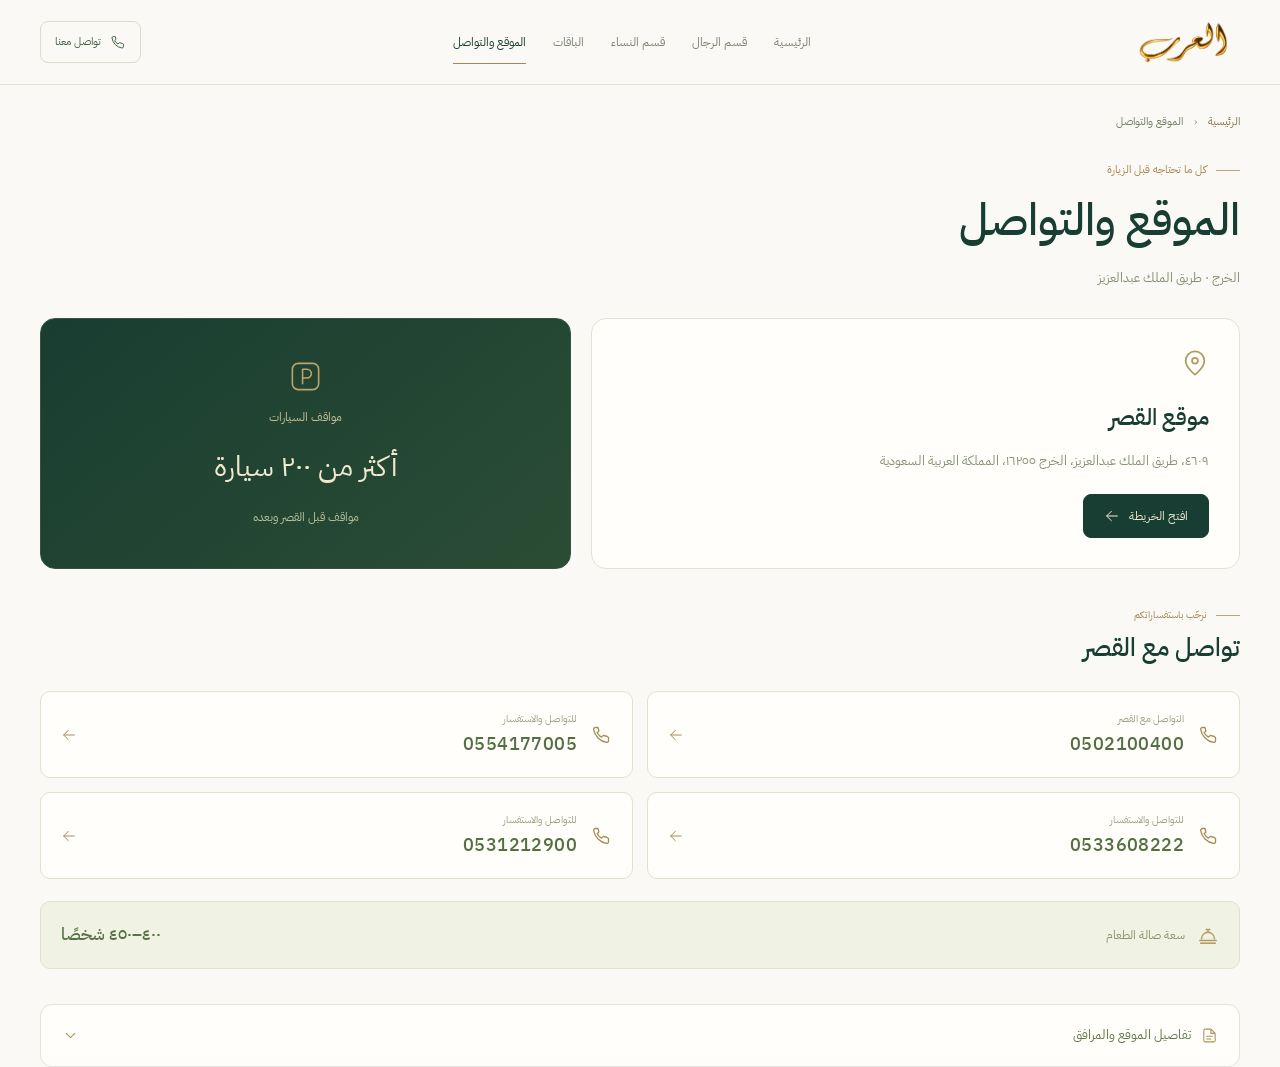
==== commit 645880a7: "Add files via upload" ====
--- a/info.html
+++ b/info.html
@@ -1,4 +1,4 @@
-<!doctype html><html lang="ar" dir="rtl"><head><meta charset="utf-8"><meta name="viewport" content="width=device-width,initial-scale=1,viewport-fit=cover"><meta name="theme-color" content="#173d35"><title>الموقع والتواصل — قصر العرب</title><meta name="description" content="قصر العرب بالخرج: قسم الرجال، قسم النساء، الصور، باقات الضيافة والموقع والتواصل."><link rel="stylesheet" href="site.css?v=20261101-capacities"></head><body data-page="info"><svg class="svg-sprite" xmlns="http://www.w3.org/2000/svg" aria-hidden="true"><defs>
+<!doctype html><html lang="ar" dir="rtl"><head><meta charset="utf-8"><meta name="viewport" content="width=device-width,initial-scale=1,viewport-fit=cover"><meta name="theme-color" content="#173d35"><title>الموقع والتواصل — قصر العرب</title><meta name="description" content="قصر العرب بالخرج: قسم الرجال، قسم النساء، الصور، باقات الضيافة والموقع والتواصل."><link rel="stylesheet" href="site.css?v=20261118-no-location-video"></head><body data-page="info"><svg class="svg-sprite" xmlns="http://www.w3.org/2000/svg" aria-hidden="true"><defs>
 <symbol id="i-arrow" viewBox="0 0 24 24"><path d="M20 12H4m7-7-7 7 7 7"/></symbol>
 <symbol id="i-pin" viewBox="0 0 24 24"><path d="M20 10c0 6-8 12-8 12S4 16 4 10a8 8 0 1 1 16 0Z"/><circle cx="12" cy="10" r="2.5"/></symbol>
 <symbol id="i-phone" viewBox="0 0 24 24"><path d="M20 15.5V19a2 2 0 0 1-2.2 2A18 18 0 0 1 3 6.2 2 2 0 0 1 5 4h3l1 4-2 2a14 14 0 0 0 5 5l2-2 4 1z"/></symbol>
@@ -145,4 +145,3 @@
       <dt>إمكانية تغيير التوزيع</dt>
       <dd>—</dd>
     </div></dl>
-    </article></div></div></details></main><footer class="container site-footer"><a class="brand" href="index.html" data-page="home" aria-label="قصر العرب — الرئيسية"><img src="assets/alarab-logo.png" data-asset="assets/alarab-logo.png" alt="العرب" width="2124" height="740"></a><p>قصر العرب للاحتفالات والمناسبات · الخرج</p><a href="tel:0502100400"><svg aria-hidden="true"><use href="#i-phone"/></svg><span dir="ltr">050 210 0400</span></a></footer><nav class="mobile-nav" aria-label="التنقل بين أقسام الموقع"><a href="index.html" data-page="home" class=""><svg aria-hidden="true"><use href="#i-home"/></svg><span>الرئيسية</span></a><a href="men.html" data-page="men" class=""><svg aria-hidden="true"><use href="#i-hall"/></svg><span>الرجال</span></a><a href="women.html" data-page="women" class=""><svg aria-hidden="true"><use href="#i-spark"/></svg><span>النساء</span></a><a href="packages.html" data-page="packages" class=""><svg aria-hidden="true"><use href="#i-document"/></svg><span>الباقات</span></a><a href="info.html" data-page="info" class="is-active" aria-current="page"><svg aria-hidden="true"><use href="#i-pin"/></svg><span>الموقع</span></a></nav><dialog id="photo-dialog" class="photo-dialog" aria-labelledby="photo-viewer-title"><header><div><h2 id="photo-viewer-title"></h2><span id="photo-viewer-count"></span></div><button type="button" class="icon-button" data-photo-close aria-label="إغلاق الصورة"><svg aria-hidden="true"><use href="#i-close"/></svg></button></header><div class="photo-viewer-stage"><button type="button" class="viewer-arrow" data-photo-prev aria-label="الصورة السابقة"><svg aria-hidden="true"><use href="#i-arrow"/></svg></button><img id="photo-viewer-img" alt=""><button type="button" class="viewer-arrow" data-photo-next aria-label="الصورة التالية"><svg aria-hidden="true"><use href="#i-arrow"/></svg></button></div><p id="photo-viewer-caption"></p></dialog><dialog id="brochure-dialog" class="brochure-dialog" aria-labelledby="brochure-title"><header><h2 id="brochure-title">دليل الباقات</h2><button id="close-brochure" class="icon-button" type="button" aria-label="إغلاق البروشور"><svg aria-hidden="true"><use href="#i-close"/></svg></button></header><img id="brochure-image" alt=""></dialog><script defer src="app.js?v=20261101-capacities"></script></body></html>
--- a/site.css
+++ b/site.css
@@ -74,3 +74,7 @@
 @media(max-width:600px){.home-overview{margin-top:20px}.overview-heading{gap:12px;margin-bottom:9px}.overview-heading h2{font-size:12px}.overview-packages-link{font-size:10px;gap:6px}.overview-grid{gap:9px}.overview-card{padding:13px 14px;border-radius:9px}.overview-label{font-size:10px;gap:7px}.overview-value{font-size:24px;margin-top:7px}.overview-unit{font-size:10px}.home-hero .home-visual{min-height:215px;height:215px;flex:none}.home-copy>.hero-actions{margin-top:18px}}
 @media(max-width:359px){.overview-card{padding:12px}.overview-value{font-size:21px}.overview-label{font-size:10px}.overview-unit{font-size:9px}.home-hero .home-visual{min-height:190px;height:190px}.overview-packages-link{font-size:9px}}
 @media(prefers-reduced-motion:reduce){html{scroll-behavior:auto}*,*:before,*:after{animation:none!important;transition:none!important}}
+.video-section{margin-top:8px}.video-section-note{font-size:11px;color:#8a9479}.video-grid{display:grid;grid-template-columns:repeat(2,minmax(0,1fr));gap:22px;max-width:940px;margin-inline:auto}.video-grid-single{grid-template-columns:minmax(0,1fr);max-width:430px}.video-card{border:1px solid var(--line);border-radius:15px;overflow:hidden;align-self:start;background:var(--paper);min-width:0}.video-player{position:relative;display:grid;place-items:center;background:#12291f}.video-player video{display:block;width:100%;height:auto;aspect-ratio:9/16;max-height:560px;object-fit:contain;background:#12291f}.video-play-button{position:absolute;inset:0;margin:auto;display:flex;align-items:center;justify-content:center;gap:10px;width:max-content;height:51px;max-width:calc(100% - 36px);padding:9px 19px;border:1px solid #dfd6b888;border-radius:50px;background:#163b30e8;color:#fff9e6;font-size:13px;box-shadow:0 6px 25px #0003}.video-play-icon{font-size:13px;color:#d9c28c;direction:ltr}.video-play-button:disabled{cursor:progress}.video-card-caption{display:grid;grid-template-columns:1fr auto;gap:8px 15px;padding:18px 20px}.video-card-caption h3{font-size:16px}.video-card-caption>span{font-size:11px;color:#a18d5a;align-self:center}.video-card-caption p{grid-column:1/-1;font-size:12px;line-height:1.9;color:#8b947a}.video-error{position:absolute;bottom:48px;left:12px;right:12px;background:#fff8ed;color:#755631;padding:10px;border-radius:7px;font-size:12px;text-align:center}.dining-intro{display:flex;align-items:center;flex-wrap:wrap;gap:12px;margin-top:30px;border:1px solid var(--line);border-radius:12px;padding:18px 21px;background:#f0f2e6;color:#7b8b66}.dining-intro>svg{color:#ad945e}.dining-intro strong{color:var(--green);font-size:19px;font-weight:500;margin-inline-start:auto}.media-gallery .photo-frame img{transition:transform .35s}.media-gallery .photo-card:hover .photo-frame img{transform:scale(1.025)}
+@media(max-width:600px){.video-grid{grid-template-columns:1fr;gap:18px;max-width:400px}.video-card{border-radius:12px}.video-player video{max-height:550px}.video-section-note{font-size:10px}.video-card-caption{padding:15px 17px;gap:6px 11px}.video-card-caption h3{font-size:15px}.video-card-caption p{font-size:11px}.video-play-button{height:48px;font-size:12px}.dining-intro{padding:15px 17px;font-size:12px}.dining-intro strong{font-size:17px}}
+
+.gallery-source{margin-top:14px;color:var(--muted);font-size:12px}.gallery-source a{text-decoration:underline;text-underline-offset:4px}
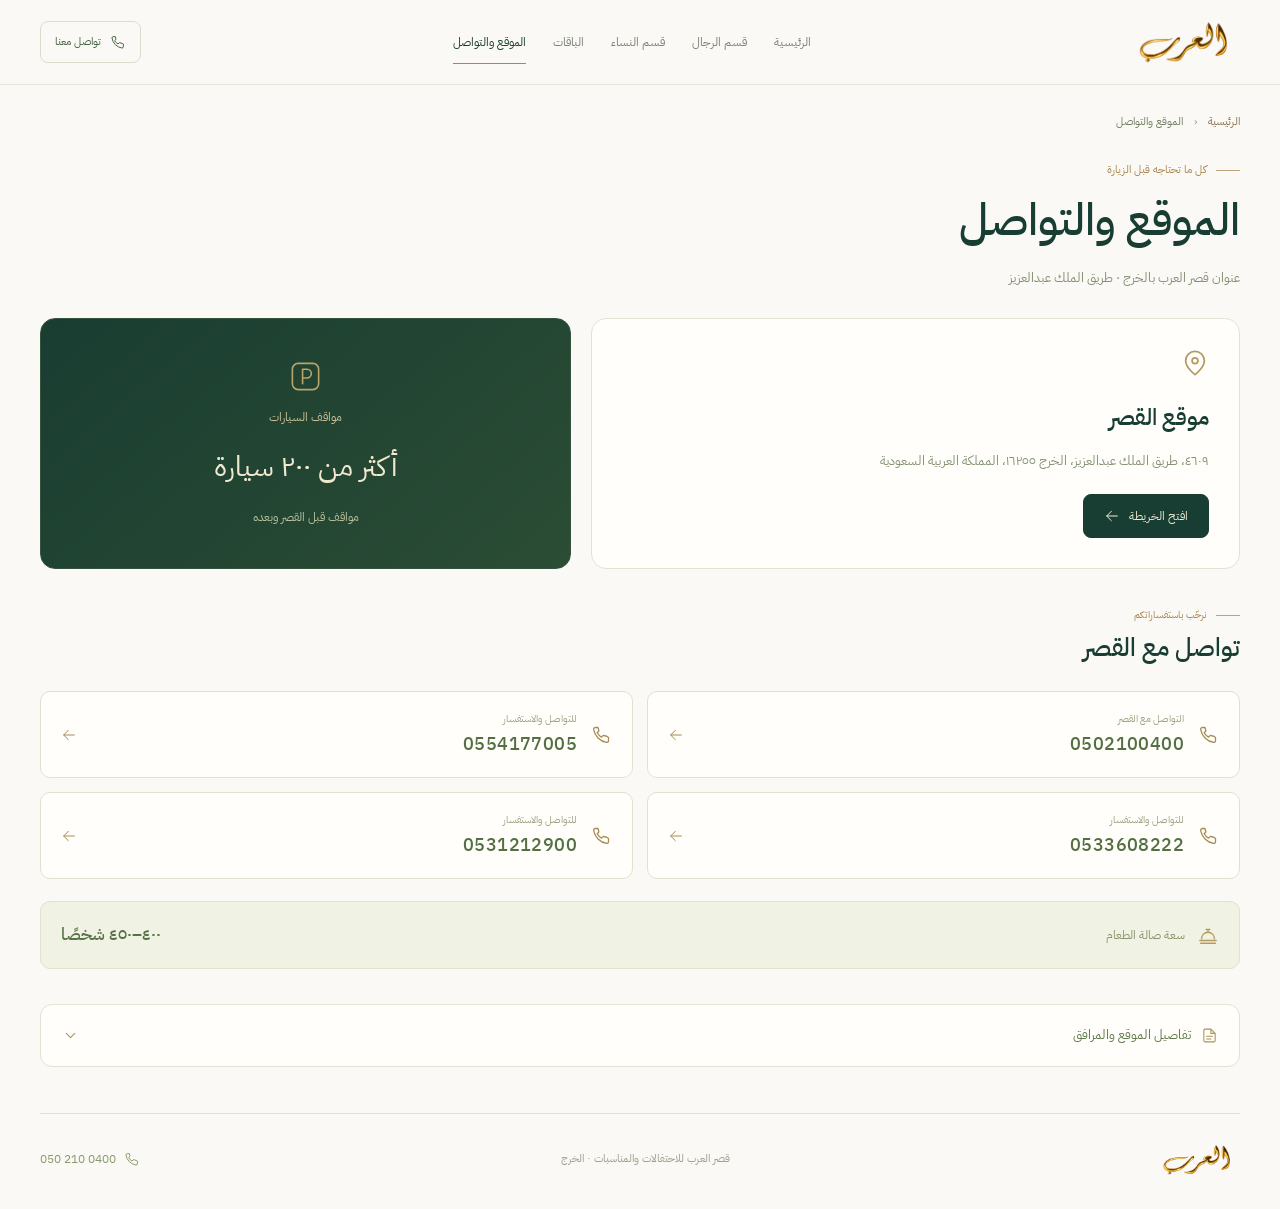
==== commit 6b78ad03: "Add files via upload" ====
--- a/info.html
+++ b/info.html
@@ -1,4 +1,4 @@
-<!doctype html><html lang="ar" dir="rtl"><head><meta charset="utf-8"><meta name="viewport" content="width=device-width,initial-scale=1,viewport-fit=cover"><meta name="theme-color" content="#173d35"><title>الموقع والتواصل — قصر العرب</title><meta name="description" content="قصر العرب بالخرج: قسم الرجال، قسم النساء، الصور، باقات الضيافة والموقع والتواصل."><link rel="stylesheet" href="site.css?v=20261118-no-location-video"></head><body data-page="info"><svg class="svg-sprite" xmlns="http://www.w3.org/2000/svg" aria-hidden="true"><defs>
+<!doctype html><html lang="ar" dir="rtl"><head><meta charset="utf-8"><meta name="viewport" content="width=device-width,initial-scale=1,viewport-fit=cover"><meta name="theme-color" content="#173d35"><title>موقع ورقم قصر العرب بالخرج | المواقف والتواصل</title><meta name="description" content="عنوان قصر العرب في الخرج على طريق الملك عبدالعزيز، ورابط خرائط Google وأرقام التواصل. تعرّف على موقع القصر ومواقف السيارات وسعة صالة الطعام."><meta name="keywords" content="قاعات الخرج، قاعات مناسبات الخرج، قاعات احتفالات الخرج، قاعات أفراح الخرج، قاعات زواج الخرج، قصور أفراح الخرج، قصور احتفالات الخرج، صالة مناسبات بالخرج، قاعة حفلات بالخرج، قاعة زفاف بالخرج، قاعات طريق الملك عبدالعزيز الخرج، قاعة مناسبات طريق الملك عبدالعزيز، قصر العرب طريق الملك عبدالعزيز، عنوان قصر العرب الخرج، موقع قصر العرب على الخريطة، قصر العرب على خرائط جوجل، الاتجاهات إلى قصر العرب، الوصول إلى قصر العرب بالخرج، قاعات الخرج طريق الملك عبدالعزيز، قاعة مناسبات في الخرج، مواقف سيارات قصر العرب، قصر العرب مواقف أكثر من ٢٠٠ سيارة، قاعات بمواقف سيارات بالخرج، رقم قصر العرب الخرج، التواصل مع قصر العرب، قصر العرب 0502100400، استفسارات قصر العرب بالخرج"><link rel="stylesheet" href="site.css?v=20261118-no-location-video"></head><body data-page="info"><svg class="svg-sprite" xmlns="http://www.w3.org/2000/svg" aria-hidden="true"><defs>
 <symbol id="i-arrow" viewBox="0 0 24 24"><path d="M20 12H4m7-7-7 7 7 7"/></symbol>
 <symbol id="i-pin" viewBox="0 0 24 24"><path d="M20 10c0 6-8 12-8 12S4 16 4 10a8 8 0 1 1 16 0Z"/><circle cx="12" cy="10" r="2.5"/></symbol>
 <symbol id="i-phone" viewBox="0 0 24 24"><path d="M20 15.5V19a2 2 0 0 1-2.2 2A18 18 0 0 1 3 6.2 2 2 0 0 1 5 4h3l1 4-2 2a14 14 0 0 0 5 5l2-2 4 1z"/></symbol>
@@ -13,7 +13,7 @@
 <symbol id="i-expand" viewBox="0 0 24 24"><path d="M15 4h5v5M9 20H4v-5M20 4l-6 6M4 20l6-6"/></symbol>
 <symbol id="i-dining" viewBox="0 0 24 24"><path d="M3 18h18M5 16a7 7 0 0 1 14 0M12 9V6m-2 0h4M4 21h16"/></symbol>
 <symbol id="i-parking" viewBox="0 0 24 24"><rect x="3" y="3" width="18" height="18" rx="4"/><path d="M10 17V7h3a3 3 0 0 1 0 6h-3"/></symbol>
-</defs></svg><a class="skip-link" href="#page-root">انتقل إلى محتوى الصفحة</a><header class="site-header"><div class="container header-inner"><a class="brand" href="index.html" data-page="home" aria-label="قصر العرب — الرئيسية"><img src="assets/alarab-logo.png" data-asset="assets/alarab-logo.png" alt="العرب" width="2124" height="740"></a><nav class="desktop-nav" aria-label="التنقل الرئيسي"><a href="index.html" data-page="home" class="">الرئيسية</a><a href="men.html" data-page="men" class="">قسم الرجال</a><a href="women.html" data-page="women" class="">قسم النساء</a><a href="packages.html" data-page="packages" class="">الباقات</a><a href="info.html" data-page="info" class="is-active" aria-current="page">الموقع والتواصل</a></nav><a class="header-call" href="tel:0502100400"><svg aria-hidden="true"><use href="#i-phone"/></svg><span>تواصل معنا</span></a></div></header><main class="container" id="page-root" tabindex="-1"><nav class="breadcrumbs" aria-label="مسار الصفحة"><a href="index.html" data-page="home" class="">الرئيسية</a><span aria-hidden="true">‹</span><span>الموقع والتواصل</span></nav><section class="page-intro"><p class="eyebrow">كل ما تحتاجه قبل الزيارة</p><h1>الموقع والتواصل</h1><p>الخرج · طريق الملك عبدالعزيز</p></section><section class="info-grid"><article class="location-card"><svg aria-hidden="true"><use href="#i-pin"/></svg><h2>موقع القصر</h2><p>٤٦٠٩، طريق الملك عبدالعزيز، الخرج ١٦٢٥٥، المملكة العربية السعودية</p><a href="https://maps.google.com/maps/search/%D8%A7%D9%84%D8%B9%D8%B1%D8%A8%20%D9%84%D9%84%D9%85%D9%86%D8%A7%D8%B3%D8%A8%D8%A7%D8%AA/@24.2259464263916,47.222991943359375,17z?hl=en" target="_blank" rel="noopener noreferrer" class="button button-primary">افتح الخريطة<svg aria-hidden="true"><use href="#i-arrow"/></svg></a></article><article class="parking-card"><svg aria-hidden="true"><use href="#i-parking"/></svg><p>مواقف السيارات</p><strong>أكثر من <bdi>٢٠٠</bdi> سيارة</strong><span>مواقف قبل القصر وبعده</span></article></section><section class="contact-panel" id="contact" aria-labelledby="contact-heading"><div class="section-heading"><div><p class="eyebrow">نرحّب باستفساراتكم</p><h2 id="contact-heading">تواصل مع القصر</h2></div></div><div class="phone-grid"><a class="phone-card" href="tel:0502100400"><svg aria-hidden="true"><use href="#i-phone"/></svg><span><small>التواصل مع القصر</small><strong dir="ltr">0502100400</strong></span><svg aria-hidden="true"><use href="#i-arrow"/></svg></a><a class="phone-card" href="tel:0554177005"><svg aria-hidden="true"><use href="#i-phone"/></svg><span><small>للتواصل والاستفسار</small><strong dir="ltr">0554177005</strong></span><svg aria-hidden="true"><use href="#i-arrow"/></svg></a><a class="phone-card" href="tel:0533608222"><svg aria-hidden="true"><use href="#i-phone"/></svg><span><small>للتواصل والاستفسار</small><strong dir="ltr">0533608222</strong></span><svg aria-hidden="true"><use href="#i-arrow"/></svg></a><a class="phone-card" href="tel:0531212900"><svg aria-hidden="true"><use href="#i-phone"/></svg><span><small>للتواصل والاستفسار</small><strong dir="ltr">0531212900</strong></span><svg aria-hidden="true"><use href="#i-arrow"/></svg></a></div></section><div class="general-dining"><svg aria-hidden="true"><use href="#i-dining"/></svg><span>سعة صالة الطعام</span><strong><bdi dir="ltr">٤٠٠–٤٥٠</bdi> شخصًا</strong></div><details class="more-details"><summary><span><svg aria-hidden="true"><use href="#i-document"/></svg>تفاصيل الموقع والمرافق</span><svg aria-hidden="true"><use href="#i-chevron"/></svg></summary><div class="more-details-body"><div class="detail-grid"><article class="detail-card" data-group="identity">
+</defs></svg><a class="skip-link" href="#page-root">انتقل إلى محتوى الصفحة</a><header class="site-header"><div class="container header-inner"><a class="brand" href="index.html" data-page="home" aria-label="قصر العرب — الرئيسية"><img src="assets/alarab-logo.png" data-asset="assets/alarab-logo.png" alt="العرب" width="2124" height="740"></a><nav class="desktop-nav" aria-label="التنقل الرئيسي"><a href="index.html" data-page="home" class="">الرئيسية</a><a href="men.html" data-page="men" class="">قسم الرجال</a><a href="women.html" data-page="women" class="">قسم النساء</a><a href="packages.html" data-page="packages" class="">الباقات</a><a href="info.html" data-page="info" class="is-active" aria-current="page">الموقع والتواصل</a></nav><a class="header-call" href="tel:0502100400"><svg aria-hidden="true"><use href="#i-phone"/></svg><span>تواصل معنا</span></a></div></header><main class="container" id="page-root" tabindex="-1"><nav class="breadcrumbs" aria-label="مسار الصفحة"><a href="index.html" data-page="home" class="">الرئيسية</a><span aria-hidden="true">‹</span><span>الموقع والتواصل</span></nav><section class="page-intro"><p class="eyebrow">كل ما تحتاجه قبل الزيارة</p><h1>الموقع والتواصل</h1><p>عنوان قصر العرب بالخرج · طريق الملك عبدالعزيز</p></section><section class="info-grid"><article class="location-card"><svg aria-hidden="true"><use href="#i-pin"/></svg><h2>موقع القصر</h2><p>٤٦٠٩، طريق الملك عبدالعزيز، الخرج ١٦٢٥٥، المملكة العربية السعودية</p><a href="https://maps.google.com/maps/search/%D8%A7%D9%84%D8%B9%D8%B1%D8%A8%20%D9%84%D9%84%D9%85%D9%86%D8%A7%D8%B3%D8%A8%D8%A7%D8%AA/@24.2259464263916,47.222991943359375,17z?hl=en" target="_blank" rel="noopener noreferrer" class="button button-primary">افتح الخريطة<svg aria-hidden="true"><use href="#i-arrow"/></svg></a></article><article class="parking-card"><svg aria-hidden="true"><use href="#i-parking"/></svg><p>مواقف السيارات</p><strong>أكثر من <bdi>٢٠٠</bdi> سيارة</strong><span>مواقف قبل القصر وبعده</span></article></section><section class="contact-panel" id="contact" aria-labelledby="contact-heading"><div class="section-heading"><div><p class="eyebrow">نرحّب باستفساراتكم</p><h2 id="contact-heading">تواصل مع القصر</h2></div></div><div class="phone-grid"><a class="phone-card" href="tel:0502100400"><svg aria-hidden="true"><use href="#i-phone"/></svg><span><small>التواصل مع القصر</small><strong dir="ltr">0502100400</strong></span><svg aria-hidden="true"><use href="#i-arrow"/></svg></a><a class="phone-card" href="tel:0554177005"><svg aria-hidden="true"><use href="#i-phone"/></svg><span><small>للتواصل والاستفسار</small><strong dir="ltr">0554177005</strong></span><svg aria-hidden="true"><use href="#i-arrow"/></svg></a><a class="phone-card" href="tel:0533608222"><svg aria-hidden="true"><use href="#i-phone"/></svg><span><small>للتواصل والاستفسار</small><strong dir="ltr">0533608222</strong></span><svg aria-hidden="true"><use href="#i-arrow"/></svg></a><a class="phone-card" href="tel:0531212900"><svg aria-hidden="true"><use href="#i-phone"/></svg><span><small>للتواصل والاستفسار</small><strong dir="ltr">0531212900</strong></span><svg aria-hidden="true"><use href="#i-arrow"/></svg></a></div></section><div class="general-dining"><svg aria-hidden="true"><use href="#i-dining"/></svg><span>سعة صالة الطعام</span><strong><bdi dir="ltr">٤٠٠–٤٥٠</bdi> شخصًا</strong></div><details class="more-details"><summary><span><svg aria-hidden="true"><use href="#i-document"/></svg>تفاصيل الموقع والمرافق</span><svg aria-hidden="true"><use href="#i-chevron"/></svg></summary><div class="more-details-body"><div class="detail-grid"><article class="detail-card" data-group="identity">
       <h2>اسم القاعة والواجهة</h2>
       <dl class="detail-fields">
     <div class="detail-field" data-field="officialName">
@@ -26,10 +26,6 @@
     <div class="detail-field" data-field="city">
       <dt>المدينة</dt>
       <dd>الخرج</dd>
-    </div>
-    <div class="detail-field" data-field="district">
-      <dt>الحي</dt>
-      <dd>—</dd>
     </div>
     <div class="detail-field" data-field="street">
       <dt>الشارع</dt>
@@ -61,40 +57,6 @@
     <div class="detail-field" data-field="coordinationPhone">
       <dt>للتواصل والاستفسار</dt>
       <dd><a href="tel:0531212900" dir="ltr">0531212900</a></dd>
-    </div>
-    <div class="detail-field" data-field="whatsapp">
-      <dt>رقم الواتساب</dt>
-      <dd>—</dd>
-    </div>
-    <div class="detail-field" data-field="contactHours">
-      <dt>أوقات التواصل</dt>
-      <dd>—</dd>
-    </div></dl>
-    </article><article class="detail-card" data-group="additional">
-      <h2>الجلسات الإضافية</h2>
-      <dl class="detail-fields">
-    <div class="detail-field" data-field="additionalSeating">
-      <dt>المجالس والجلسات المتوفرة</dt>
-      <dd>—</dd>
-    </div>
-    <div class="detail-field" data-field="additionalCapacity">
-      <dt>سعة كل مساحة</dt>
-      <dd>—</dd>
-    </div></dl>
-    </article><article class="detail-card" data-group="outdoor">
-      <h2>المساحات الخارجية</h2>
-      <dl class="detail-fields">
-    <div class="detail-field" data-field="outdoorAreas">
-      <dt>الحديقة والفناء والجلسات</dt>
-      <dd>—</dd>
-    </div>
-    <div class="detail-field" data-field="outdoorCapacity">
-      <dt>سعة كل مساحة</dt>
-      <dd>—</dd>
-    </div>
-    <div class="detail-field" data-field="outdoorUse">
-      <dt>استخدام المساحات</dt>
-      <dd>—</dd>
     </div></dl>
     </article><article class="detail-card" data-group="parking">
       <h2>مواقف السيارات</h2>
@@ -106,42 +68,8 @@
     <div class="detail-field" data-field="parkingLocation">
       <dt>مواقع المواقف</dt>
       <dd>قبل القصر وبعده</dd>
-    </div>
-    <div class="detail-field" data-field="privateParking">
-      <dt>مواقف خاصة بالقاعة</dt>
-      <dd>—</dd>
-    </div>
-    <div class="detail-field" data-field="parkingShade">
-      <dt>مظللة أو مكشوفة</dt>
-      <dd>—</dd>
-    </div>
-    <div class="detail-field" data-field="accessibleParking">
-      <dt>مواقف مهيأة لذوي الإعاقة</dt>
-      <dd>—</dd>
     </div></dl>
     </article><article class="detail-card" data-group="buffet">
-      <h2>البوفيه وتقديم الطعام</h2>
-      <p class="detail-summary"><span>سعة صالة الطعام</span><strong><bdi dir="ltr">٤٠٠–٤٥٠</bdi> شخصًا</strong></p><dl class="detail-fields">
-    <div class="detail-field" data-field="buffetLocation">
-      <dt>موقع البوفيه</dt>
-      <dd>—</dd>
-    </div>
-    <div class="detail-field" data-field="servingMethod">
-      <dt>طريقة التقديم</dt>
-      <dd>—</dd>
-    </div>
-    <div class="detail-field" data-field="separateBuffets">
-      <dt>منطقة مستقلة لكل قسم</dt>
-      <dd>—</dd>
-    </div></dl>
-    </article><article class="detail-card" data-group="furniture">
-      <h2>الطاولات والكراسي</h2>
-      <dl class="detail-fields">
-    <div class="detail-field" data-field="furnitureTypes">
-      <dt>أنواع الطاولات والكراسي</dt>
-      <dd>—</dd>
-    </div>
-    <div class="detail-field" data-field="rearrangement">
-      <dt>إمكانية تغيير التوزيع</dt>
-      <dd>—</dd>
-    </div></dl>
+      <h2>صالة الطعام</h2>
+      <p class="detail-summary"><span>سعة صالة الطعام</span><strong><bdi dir="ltr">٤٠٠–٤٥٠</bdi> شخصًا</strong></p><dl class="detail-fields"></dl>
+    </article></div></div></details></main><footer class="container site-footer"><a class="brand" href="index.html" data-page="home" aria-label="قصر العرب — الرئيسية"><img src="assets/alarab-logo.png" data-asset="assets/alarab-logo.png" alt="العرب" width="2124" height="740"></a><p>قصر العرب للاحتفالات والمناسبات · الخرج</p><a href="tel:0502100400"><svg aria-hidden="true"><use href="#i-phone"/></svg><span dir="ltr">050 210 0400</span></a></footer><nav class="mobile-nav" aria-label="التنقل بين أقسام الموقع"><a href="index.html" data-page="home" class=""><svg aria-hidden="true"><use href="#i-home"/></svg><span>الرئيسية</span></a><a href="men.html" data-page="men" class=""><svg aria-hidden="true"><use href="#i-hall"/></svg><span>الرجال</span></a><a href="women.html" data-page="women" class=""><svg aria-hidden="true"><use href="#i-spark"/></svg><span>النساء</span></a><a href="packages.html" data-page="packages" class=""><svg aria-hidden="true"><use href="#i-document"/></svg><span>الباقات</span></a><a href="info.html" data-page="info" class="is-active" aria-current="page"><svg aria-hidden="true"><use href="#i-pin"/></svg><span>الموقع</span></a></nav><dialog id="photo-dialog" class="photo-dialog" aria-labelledby="photo-viewer-title"><header><div><h2 id="photo-viewer-title"></h2><span id="photo-viewer-count"></span></div><button type="button" class="icon-button" data-photo-close aria-label="إغلاق الصورة"><svg aria-hidden="true"><use href="#i-close"/></svg></button></header><div class="photo-viewer-stage"><button type="button" class="viewer-arrow" data-photo-prev aria-label="الصورة السابقة"><svg aria-hidden="true"><use href="#i-arrow"/></svg></button><img id="photo-viewer-img" alt=""><button type="button" class="viewer-arrow" data-photo-next aria-label="الصورة التالية"><svg aria-hidden="true"><use href="#i-arrow"/></svg></button></div><p id="photo-viewer-caption"></p></dialog><dialog id="brochure-dialog" class="brochure-dialog" aria-labelledby="brochure-title"><header><h2 id="brochure-title">دليل الباقات</h2><button id="close-brochure" class="icon-button" type="button" aria-label="إغلاق البروشور"><svg aria-hidden="true"><use href="#i-close"/></svg></button></header><img id="brochure-image" alt=""></dialog><script defer src="app.js?v=20261118-no-location-video"></script></body></html>
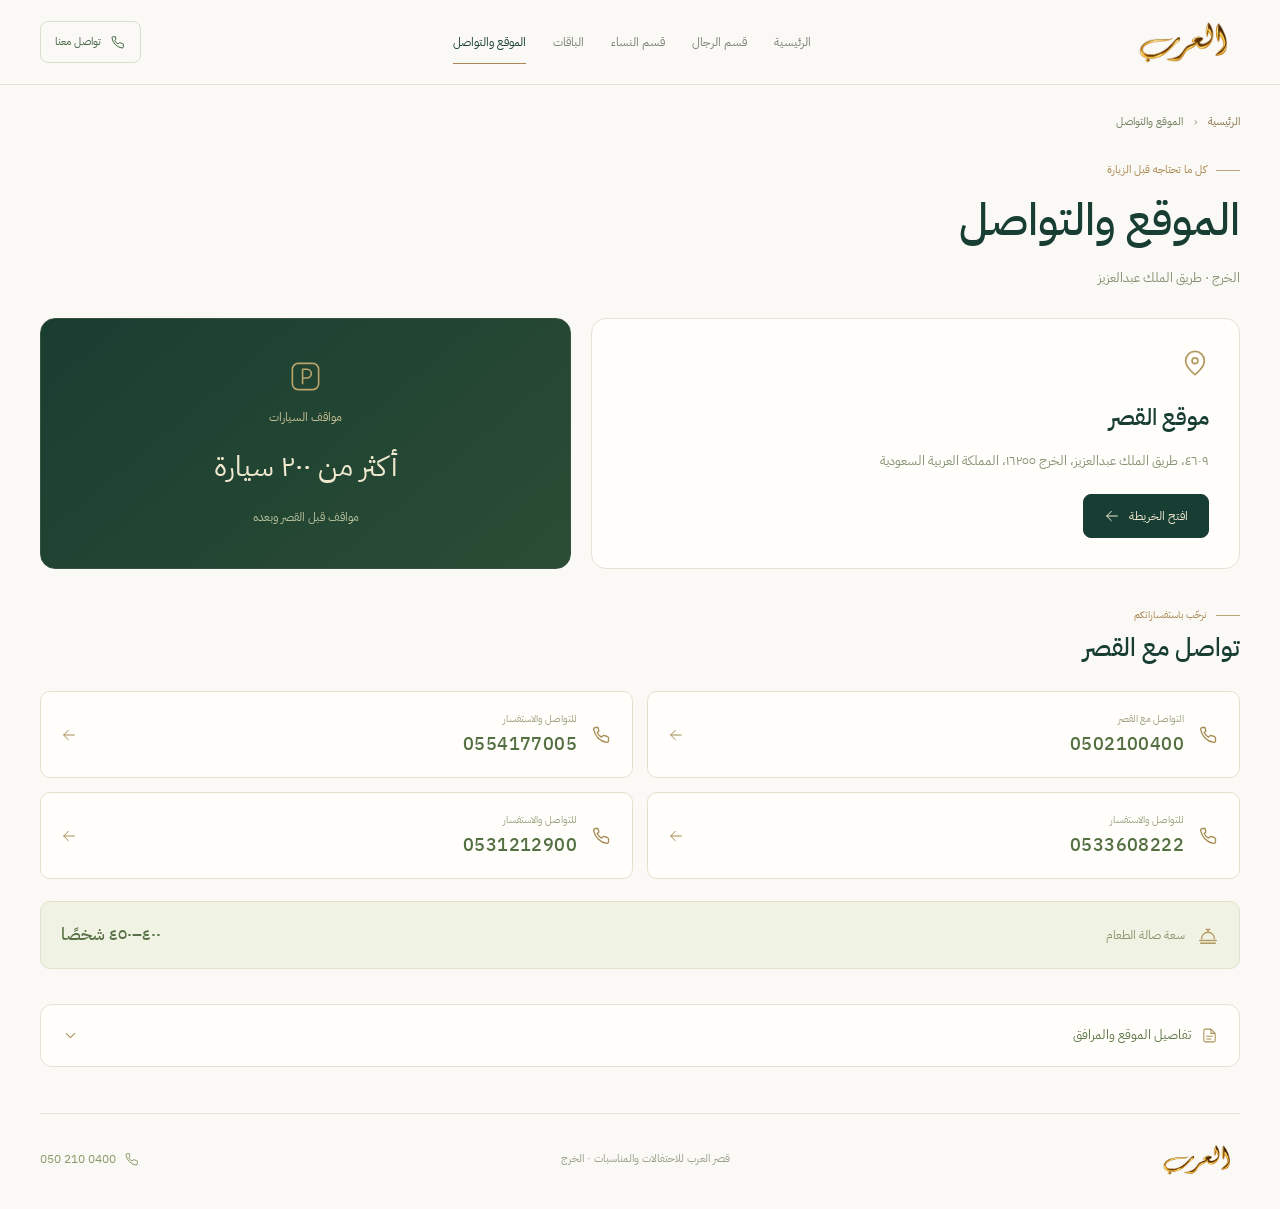
==== commit fde9cbe2: "Add files via upload" ====
--- a/info.html
+++ b/info.html
@@ -1,4 +1,4 @@
-<!doctype html><html lang="ar" dir="rtl"><head><meta charset="utf-8"><meta name="viewport" content="width=device-width,initial-scale=1,viewport-fit=cover"><meta name="theme-color" content="#173d35"><title>موقع ورقم قصر العرب بالخرج | المواقف والتواصل</title><meta name="description" content="عنوان قصر العرب في الخرج على طريق الملك عبدالعزيز، ورابط خرائط Google وأرقام التواصل. تعرّف على موقع القصر ومواقف السيارات وسعة صالة الطعام."><meta name="keywords" content="قاعات الخرج، قاعات مناسبات الخرج، قاعات احتفالات الخرج، قاعات أفراح الخرج، قاعات زواج الخرج، قصور أفراح الخرج، قصور احتفالات الخرج، صالة مناسبات بالخرج، قاعة حفلات بالخرج، قاعة زفاف بالخرج، قاعات طريق الملك عبدالعزيز الخرج، قاعة مناسبات طريق الملك عبدالعزيز، قصر العرب طريق الملك عبدالعزيز، عنوان قصر العرب الخرج، موقع قصر العرب على الخريطة، قصر العرب على خرائط جوجل، الاتجاهات إلى قصر العرب، الوصول إلى قصر العرب بالخرج، قاعات الخرج طريق الملك عبدالعزيز، قاعة مناسبات في الخرج، مواقف سيارات قصر العرب، قصر العرب مواقف أكثر من ٢٠٠ سيارة، قاعات بمواقف سيارات بالخرج، رقم قصر العرب الخرج، التواصل مع قصر العرب، قصر العرب 0502100400، استفسارات قصر العرب بالخرج"><link rel="stylesheet" href="site.css?v=20261118-no-location-video"></head><body data-page="info"><svg class="svg-sprite" xmlns="http://www.w3.org/2000/svg" aria-hidden="true"><defs>
+<!doctype html><html lang="ar" dir="rtl"><head><meta charset="utf-8"><meta name="viewport" content="width=device-width,initial-scale=1,viewport-fit=cover"><meta name="theme-color" content="#173d35"><title>الموقع والتواصل — قصر العرب</title><meta name="description" content="قصر العرب بالخرج: قسم الرجال، قسم النساء، الصور، باقات الضيافة والموقع والتواصل."><link rel="stylesheet" href="site.css?v=20261118-no-location-video"></head><body data-page="info"><svg class="svg-sprite" xmlns="http://www.w3.org/2000/svg" aria-hidden="true"><defs>
 <symbol id="i-arrow" viewBox="0 0 24 24"><path d="M20 12H4m7-7-7 7 7 7"/></symbol>
 <symbol id="i-pin" viewBox="0 0 24 24"><path d="M20 10c0 6-8 12-8 12S4 16 4 10a8 8 0 1 1 16 0Z"/><circle cx="12" cy="10" r="2.5"/></symbol>
 <symbol id="i-phone" viewBox="0 0 24 24"><path d="M20 15.5V19a2 2 0 0 1-2.2 2A18 18 0 0 1 3 6.2 2 2 0 0 1 5 4h3l1 4-2 2a14 14 0 0 0 5 5l2-2 4 1z"/></symbol>
@@ -13,7 +13,7 @@
 <symbol id="i-expand" viewBox="0 0 24 24"><path d="M15 4h5v5M9 20H4v-5M20 4l-6 6M4 20l6-6"/></symbol>
 <symbol id="i-dining" viewBox="0 0 24 24"><path d="M3 18h18M5 16a7 7 0 0 1 14 0M12 9V6m-2 0h4M4 21h16"/></symbol>
 <symbol id="i-parking" viewBox="0 0 24 24"><rect x="3" y="3" width="18" height="18" rx="4"/><path d="M10 17V7h3a3 3 0 0 1 0 6h-3"/></symbol>
-</defs></svg><a class="skip-link" href="#page-root">انتقل إلى محتوى الصفحة</a><header class="site-header"><div class="container header-inner"><a class="brand" href="index.html" data-page="home" aria-label="قصر العرب — الرئيسية"><img src="assets/alarab-logo.png" data-asset="assets/alarab-logo.png" alt="العرب" width="2124" height="740"></a><nav class="desktop-nav" aria-label="التنقل الرئيسي"><a href="index.html" data-page="home" class="">الرئيسية</a><a href="men.html" data-page="men" class="">قسم الرجال</a><a href="women.html" data-page="women" class="">قسم النساء</a><a href="packages.html" data-page="packages" class="">الباقات</a><a href="info.html" data-page="info" class="is-active" aria-current="page">الموقع والتواصل</a></nav><a class="header-call" href="tel:0502100400"><svg aria-hidden="true"><use href="#i-phone"/></svg><span>تواصل معنا</span></a></div></header><main class="container" id="page-root" tabindex="-1"><nav class="breadcrumbs" aria-label="مسار الصفحة"><a href="index.html" data-page="home" class="">الرئيسية</a><span aria-hidden="true">‹</span><span>الموقع والتواصل</span></nav><section class="page-intro"><p class="eyebrow">كل ما تحتاجه قبل الزيارة</p><h1>الموقع والتواصل</h1><p>عنوان قصر العرب بالخرج · طريق الملك عبدالعزيز</p></section><section class="info-grid"><article class="location-card"><svg aria-hidden="true"><use href="#i-pin"/></svg><h2>موقع القصر</h2><p>٤٦٠٩، طريق الملك عبدالعزيز، الخرج ١٦٢٥٥، المملكة العربية السعودية</p><a href="https://maps.google.com/maps/search/%D8%A7%D9%84%D8%B9%D8%B1%D8%A8%20%D9%84%D9%84%D9%85%D9%86%D8%A7%D8%B3%D8%A8%D8%A7%D8%AA/@24.2259464263916,47.222991943359375,17z?hl=en" target="_blank" rel="noopener noreferrer" class="button button-primary">افتح الخريطة<svg aria-hidden="true"><use href="#i-arrow"/></svg></a></article><article class="parking-card"><svg aria-hidden="true"><use href="#i-parking"/></svg><p>مواقف السيارات</p><strong>أكثر من <bdi>٢٠٠</bdi> سيارة</strong><span>مواقف قبل القصر وبعده</span></article></section><section class="contact-panel" id="contact" aria-labelledby="contact-heading"><div class="section-heading"><div><p class="eyebrow">نرحّب باستفساراتكم</p><h2 id="contact-heading">تواصل مع القصر</h2></div></div><div class="phone-grid"><a class="phone-card" href="tel:0502100400"><svg aria-hidden="true"><use href="#i-phone"/></svg><span><small>التواصل مع القصر</small><strong dir="ltr">0502100400</strong></span><svg aria-hidden="true"><use href="#i-arrow"/></svg></a><a class="phone-card" href="tel:0554177005"><svg aria-hidden="true"><use href="#i-phone"/></svg><span><small>للتواصل والاستفسار</small><strong dir="ltr">0554177005</strong></span><svg aria-hidden="true"><use href="#i-arrow"/></svg></a><a class="phone-card" href="tel:0533608222"><svg aria-hidden="true"><use href="#i-phone"/></svg><span><small>للتواصل والاستفسار</small><strong dir="ltr">0533608222</strong></span><svg aria-hidden="true"><use href="#i-arrow"/></svg></a><a class="phone-card" href="tel:0531212900"><svg aria-hidden="true"><use href="#i-phone"/></svg><span><small>للتواصل والاستفسار</small><strong dir="ltr">0531212900</strong></span><svg aria-hidden="true"><use href="#i-arrow"/></svg></a></div></section><div class="general-dining"><svg aria-hidden="true"><use href="#i-dining"/></svg><span>سعة صالة الطعام</span><strong><bdi dir="ltr">٤٠٠–٤٥٠</bdi> شخصًا</strong></div><details class="more-details"><summary><span><svg aria-hidden="true"><use href="#i-document"/></svg>تفاصيل الموقع والمرافق</span><svg aria-hidden="true"><use href="#i-chevron"/></svg></summary><div class="more-details-body"><div class="detail-grid"><article class="detail-card" data-group="identity">
+</defs></svg><a class="skip-link" href="#page-root">انتقل إلى محتوى الصفحة</a><header class="site-header"><div class="container header-inner"><a class="brand" href="index.html" data-page="home" aria-label="قصر العرب — الرئيسية"><img src="assets/alarab-logo.png" data-asset="assets/alarab-logo.png" alt="العرب" width="2124" height="740"></a><nav class="desktop-nav" aria-label="التنقل الرئيسي"><a href="index.html" data-page="home" class="">الرئيسية</a><a href="men.html" data-page="men" class="">قسم الرجال</a><a href="women.html" data-page="women" class="">قسم النساء</a><a href="packages.html" data-page="packages" class="">الباقات</a><a href="info.html" data-page="info" class="is-active" aria-current="page">الموقع والتواصل</a></nav><a class="header-call" href="tel:0502100400"><svg aria-hidden="true"><use href="#i-phone"/></svg><span>تواصل معنا</span></a></div></header><main class="container" id="page-root" tabindex="-1"><nav class="breadcrumbs" aria-label="مسار الصفحة"><a href="index.html" data-page="home" class="">الرئيسية</a><span aria-hidden="true">‹</span><span>الموقع والتواصل</span></nav><section class="page-intro"><p class="eyebrow">كل ما تحتاجه قبل الزيارة</p><h1>الموقع والتواصل</h1><p>الخرج · طريق الملك عبدالعزيز</p></section><section class="info-grid"><article class="location-card"><svg aria-hidden="true"><use href="#i-pin"/></svg><h2>موقع القصر</h2><p>٤٦٠٩، طريق الملك عبدالعزيز، الخرج ١٦٢٥٥، المملكة العربية السعودية</p><a href="https://maps.google.com/maps/search/%D8%A7%D9%84%D8%B9%D8%B1%D8%A8%20%D9%84%D9%84%D9%85%D9%86%D8%A7%D8%B3%D8%A8%D8%A7%D8%AA/@24.2259464263916,47.222991943359375,17z?hl=en" target="_blank" rel="noopener noreferrer" class="button button-primary">افتح الخريطة<svg aria-hidden="true"><use href="#i-arrow"/></svg></a></article><article class="parking-card"><svg aria-hidden="true"><use href="#i-parking"/></svg><p>مواقف السيارات</p><strong>أكثر من <bdi>٢٠٠</bdi> سيارة</strong><span>مواقف قبل القصر وبعده</span></article></section><section class="contact-panel" id="contact" aria-labelledby="contact-heading"><div class="section-heading"><div><p class="eyebrow">نرحّب باستفساراتكم</p><h2 id="contact-heading">تواصل مع القصر</h2></div></div><div class="phone-grid"><a class="phone-card" href="tel:0502100400"><svg aria-hidden="true"><use href="#i-phone"/></svg><span><small>التواصل مع القصر</small><strong dir="ltr">0502100400</strong></span><svg aria-hidden="true"><use href="#i-arrow"/></svg></a><a class="phone-card" href="tel:0554177005"><svg aria-hidden="true"><use href="#i-phone"/></svg><span><small>للتواصل والاستفسار</small><strong dir="ltr">0554177005</strong></span><svg aria-hidden="true"><use href="#i-arrow"/></svg></a><a class="phone-card" href="tel:0533608222"><svg aria-hidden="true"><use href="#i-phone"/></svg><span><small>للتواصل والاستفسار</small><strong dir="ltr">0533608222</strong></span><svg aria-hidden="true"><use href="#i-arrow"/></svg></a><a class="phone-card" href="tel:0531212900"><svg aria-hidden="true"><use href="#i-phone"/></svg><span><small>للتواصل والاستفسار</small><strong dir="ltr">0531212900</strong></span><svg aria-hidden="true"><use href="#i-arrow"/></svg></a></div></section><div class="general-dining"><svg aria-hidden="true"><use href="#i-dining"/></svg><span>سعة صالة الطعام</span><strong><bdi dir="ltr">٤٠٠–٤٥٠</bdi> شخصًا</strong></div><details class="more-details"><summary><span><svg aria-hidden="true"><use href="#i-document"/></svg>تفاصيل الموقع والمرافق</span><svg aria-hidden="true"><use href="#i-chevron"/></svg></summary><div class="more-details-body"><div class="detail-grid"><article class="detail-card" data-group="identity">
       <h2>اسم القاعة والواجهة</h2>
       <dl class="detail-fields">
     <div class="detail-field" data-field="officialName">
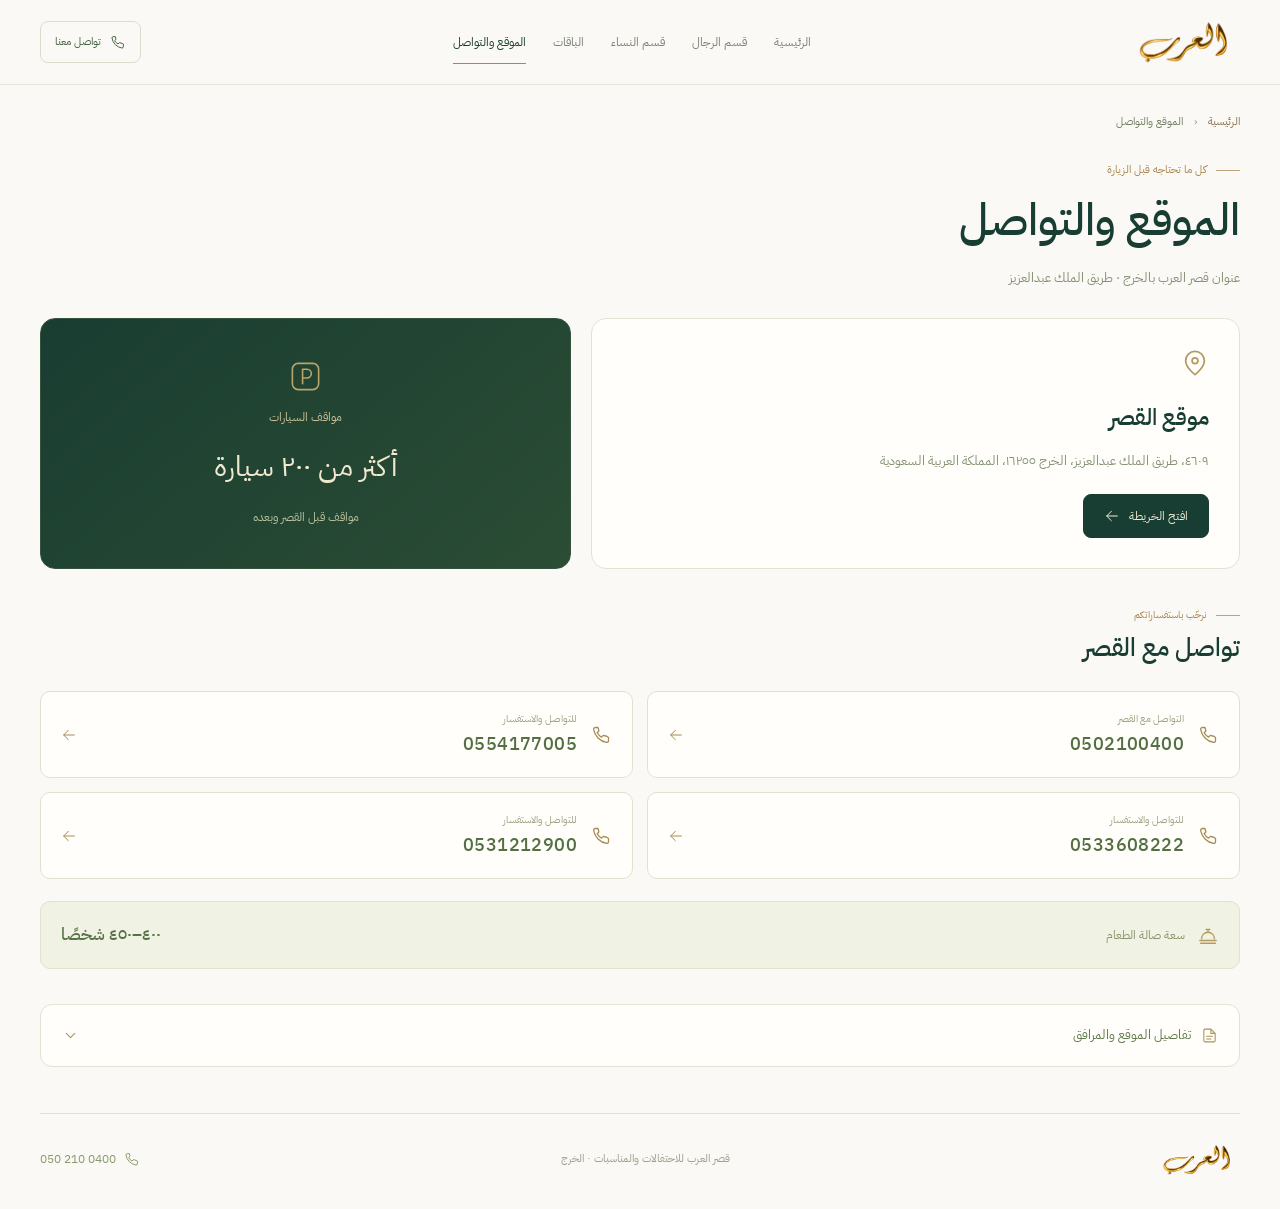
==== commit 01b197d7: "Add files via upload" ====
--- a/info.html
+++ b/info.html
@@ -1,4 +1,4 @@
-<!doctype html><html lang="ar" dir="rtl"><head><meta charset="utf-8"><meta name="viewport" content="width=device-width,initial-scale=1,viewport-fit=cover"><meta name="theme-color" content="#173d35"><title>الموقع والتواصل — قصر العرب</title><meta name="description" content="قصر العرب بالخرج: قسم الرجال، قسم النساء، الصور، باقات الضيافة والموقع والتواصل."><link rel="stylesheet" href="site.css?v=20261118-no-location-video"></head><body data-page="info"><svg class="svg-sprite" xmlns="http://www.w3.org/2000/svg" aria-hidden="true"><defs>
+<!doctype html><html lang="ar" dir="rtl"><head><meta charset="utf-8"><meta name="viewport" content="width=device-width,initial-scale=1,viewport-fit=cover"><meta name="theme-color" content="#173d35"><title>موقع ورقم قصر العرب بالخرج | المواقف والتواصل</title><meta name="description" content="عنوان قصر العرب في الخرج على طريق الملك عبدالعزيز، ورابط خرائط Google وأرقام التواصل. تعرّف على موقع القصر ومواقف السيارات وسعة صالة الطعام."><meta name="keywords" content="قاعات الخرج، قاعات مناسبات الخرج، قاعات احتفالات الخرج، قاعات أفراح الخرج، قاعات زواج الخرج، قصور أفراح الخرج، قصور احتفالات الخرج، صالة مناسبات بالخرج، قاعة حفلات بالخرج، قاعة زفاف بالخرج، قاعات طريق الملك عبدالعزيز الخرج، قاعة مناسبات طريق الملك عبدالعزيز، قصر العرب طريق الملك عبدالعزيز، عنوان قصر العرب الخرج، موقع قصر العرب على الخريطة، قصر العرب على خرائط جوجل، الاتجاهات إلى قصر العرب، الوصول إلى قصر العرب بالخرج، قاعات الخرج طريق الملك عبدالعزيز، قاعة مناسبات في الخرج، مواقف سيارات قصر العرب، قصر العرب مواقف أكثر من ٢٠٠ سيارة، قاعات بمواقف سيارات بالخرج، رقم قصر العرب الخرج، التواصل مع قصر العرب، قصر العرب 0502100400، استفسارات قصر العرب بالخرج"><link rel="stylesheet" href="site.css?v=20261119-correct-hero"></head><body data-page="info"><svg class="svg-sprite" xmlns="http://www.w3.org/2000/svg" aria-hidden="true"><defs>
 <symbol id="i-arrow" viewBox="0 0 24 24"><path d="M20 12H4m7-7-7 7 7 7"/></symbol>
 <symbol id="i-pin" viewBox="0 0 24 24"><path d="M20 10c0 6-8 12-8 12S4 16 4 10a8 8 0 1 1 16 0Z"/><circle cx="12" cy="10" r="2.5"/></symbol>
 <symbol id="i-phone" viewBox="0 0 24 24"><path d="M20 15.5V19a2 2 0 0 1-2.2 2A18 18 0 0 1 3 6.2 2 2 0 0 1 5 4h3l1 4-2 2a14 14 0 0 0 5 5l2-2 4 1z"/></symbol>
@@ -13,7 +13,7 @@
 <symbol id="i-expand" viewBox="0 0 24 24"><path d="M15 4h5v5M9 20H4v-5M20 4l-6 6M4 20l6-6"/></symbol>
 <symbol id="i-dining" viewBox="0 0 24 24"><path d="M3 18h18M5 16a7 7 0 0 1 14 0M12 9V6m-2 0h4M4 21h16"/></symbol>
 <symbol id="i-parking" viewBox="0 0 24 24"><rect x="3" y="3" width="18" height="18" rx="4"/><path d="M10 17V7h3a3 3 0 0 1 0 6h-3"/></symbol>
-</defs></svg><a class="skip-link" href="#page-root">انتقل إلى محتوى الصفحة</a><header class="site-header"><div class="container header-inner"><a class="brand" href="index.html" data-page="home" aria-label="قصر العرب — الرئيسية"><img src="assets/alarab-logo.png" data-asset="assets/alarab-logo.png" alt="العرب" width="2124" height="740"></a><nav class="desktop-nav" aria-label="التنقل الرئيسي"><a href="index.html" data-page="home" class="">الرئيسية</a><a href="men.html" data-page="men" class="">قسم الرجال</a><a href="women.html" data-page="women" class="">قسم النساء</a><a href="packages.html" data-page="packages" class="">الباقات</a><a href="info.html" data-page="info" class="is-active" aria-current="page">الموقع والتواصل</a></nav><a class="header-call" href="tel:0502100400"><svg aria-hidden="true"><use href="#i-phone"/></svg><span>تواصل معنا</span></a></div></header><main class="container" id="page-root" tabindex="-1"><nav class="breadcrumbs" aria-label="مسار الصفحة"><a href="index.html" data-page="home" class="">الرئيسية</a><span aria-hidden="true">‹</span><span>الموقع والتواصل</span></nav><section class="page-intro"><p class="eyebrow">كل ما تحتاجه قبل الزيارة</p><h1>الموقع والتواصل</h1><p>الخرج · طريق الملك عبدالعزيز</p></section><section class="info-grid"><article class="location-card"><svg aria-hidden="true"><use href="#i-pin"/></svg><h2>موقع القصر</h2><p>٤٦٠٩، طريق الملك عبدالعزيز، الخرج ١٦٢٥٥، المملكة العربية السعودية</p><a href="https://maps.google.com/maps/search/%D8%A7%D9%84%D8%B9%D8%B1%D8%A8%20%D9%84%D9%84%D9%85%D9%86%D8%A7%D8%B3%D8%A8%D8%A7%D8%AA/@24.2259464263916,47.222991943359375,17z?hl=en" target="_blank" rel="noopener noreferrer" class="button button-primary">افتح الخريطة<svg aria-hidden="true"><use href="#i-arrow"/></svg></a></article><article class="parking-card"><svg aria-hidden="true"><use href="#i-parking"/></svg><p>مواقف السيارات</p><strong>أكثر من <bdi>٢٠٠</bdi> سيارة</strong><span>مواقف قبل القصر وبعده</span></article></section><section class="contact-panel" id="contact" aria-labelledby="contact-heading"><div class="section-heading"><div><p class="eyebrow">نرحّب باستفساراتكم</p><h2 id="contact-heading">تواصل مع القصر</h2></div></div><div class="phone-grid"><a class="phone-card" href="tel:0502100400"><svg aria-hidden="true"><use href="#i-phone"/></svg><span><small>التواصل مع القصر</small><strong dir="ltr">0502100400</strong></span><svg aria-hidden="true"><use href="#i-arrow"/></svg></a><a class="phone-card" href="tel:0554177005"><svg aria-hidden="true"><use href="#i-phone"/></svg><span><small>للتواصل والاستفسار</small><strong dir="ltr">0554177005</strong></span><svg aria-hidden="true"><use href="#i-arrow"/></svg></a><a class="phone-card" href="tel:0533608222"><svg aria-hidden="true"><use href="#i-phone"/></svg><span><small>للتواصل والاستفسار</small><strong dir="ltr">0533608222</strong></span><svg aria-hidden="true"><use href="#i-arrow"/></svg></a><a class="phone-card" href="tel:0531212900"><svg aria-hidden="true"><use href="#i-phone"/></svg><span><small>للتواصل والاستفسار</small><strong dir="ltr">0531212900</strong></span><svg aria-hidden="true"><use href="#i-arrow"/></svg></a></div></section><div class="general-dining"><svg aria-hidden="true"><use href="#i-dining"/></svg><span>سعة صالة الطعام</span><strong><bdi dir="ltr">٤٠٠–٤٥٠</bdi> شخصًا</strong></div><details class="more-details"><summary><span><svg aria-hidden="true"><use href="#i-document"/></svg>تفاصيل الموقع والمرافق</span><svg aria-hidden="true"><use href="#i-chevron"/></svg></summary><div class="more-details-body"><div class="detail-grid"><article class="detail-card" data-group="identity">
+</defs></svg><a class="skip-link" href="#page-root">انتقل إلى محتوى الصفحة</a><header class="site-header"><div class="container header-inner"><a class="brand" href="index.html" data-page="home" aria-label="قصر العرب — الرئيسية"><img src="assets/alarab-logo.png" data-asset="assets/alarab-logo.png" alt="العرب" width="2124" height="740"></a><nav class="desktop-nav" aria-label="التنقل الرئيسي"><a href="index.html" data-page="home" class="">الرئيسية</a><a href="men.html" data-page="men" class="">قسم الرجال</a><a href="women.html" data-page="women" class="">قسم النساء</a><a href="packages.html" data-page="packages" class="">الباقات</a><a href="info.html" data-page="info" class="is-active" aria-current="page">الموقع والتواصل</a></nav><a class="header-call" href="tel:0502100400"><svg aria-hidden="true"><use href="#i-phone"/></svg><span>تواصل معنا</span></a></div></header><main class="container" id="page-root" tabindex="-1"><nav class="breadcrumbs" aria-label="مسار الصفحة"><a href="index.html" data-page="home" class="">الرئيسية</a><span aria-hidden="true">‹</span><span>الموقع والتواصل</span></nav><section class="page-intro"><p class="eyebrow">كل ما تحتاجه قبل الزيارة</p><h1>الموقع والتواصل</h1><p>عنوان قصر العرب بالخرج · طريق الملك عبدالعزيز</p></section><section class="info-grid"><article class="location-card"><svg aria-hidden="true"><use href="#i-pin"/></svg><h2>موقع القصر</h2><p>٤٦٠٩، طريق الملك عبدالعزيز، الخرج ١٦٢٥٥، المملكة العربية السعودية</p><a href="https://maps.google.com/maps/search/%D8%A7%D9%84%D8%B9%D8%B1%D8%A8%20%D9%84%D9%84%D9%85%D9%86%D8%A7%D8%B3%D8%A8%D8%A7%D8%AA/@24.2259464263916,47.222991943359375,17z?hl=en" target="_blank" rel="noopener noreferrer" class="button button-primary">افتح الخريطة<svg aria-hidden="true"><use href="#i-arrow"/></svg></a></article><article class="parking-card"><svg aria-hidden="true"><use href="#i-parking"/></svg><p>مواقف السيارات</p><strong>أكثر من <bdi>٢٠٠</bdi> سيارة</strong><span>مواقف قبل القصر وبعده</span></article></section><section class="contact-panel" id="contact" aria-labelledby="contact-heading"><div class="section-heading"><div><p class="eyebrow">نرحّب باستفساراتكم</p><h2 id="contact-heading">تواصل مع القصر</h2></div></div><div class="phone-grid"><a class="phone-card" href="tel:0502100400"><svg aria-hidden="true"><use href="#i-phone"/></svg><span><small>التواصل مع القصر</small><strong dir="ltr">0502100400</strong></span><svg aria-hidden="true"><use href="#i-arrow"/></svg></a><a class="phone-card" href="tel:0554177005"><svg aria-hidden="true"><use href="#i-phone"/></svg><span><small>للتواصل والاستفسار</small><strong dir="ltr">0554177005</strong></span><svg aria-hidden="true"><use href="#i-arrow"/></svg></a><a class="phone-card" href="tel:0533608222"><svg aria-hidden="true"><use href="#i-phone"/></svg><span><small>للتواصل والاستفسار</small><strong dir="ltr">0533608222</strong></span><svg aria-hidden="true"><use href="#i-arrow"/></svg></a><a class="phone-card" href="tel:0531212900"><svg aria-hidden="true"><use href="#i-phone"/></svg><span><small>للتواصل والاستفسار</small><strong dir="ltr">0531212900</strong></span><svg aria-hidden="true"><use href="#i-arrow"/></svg></a></div></section><div class="general-dining"><svg aria-hidden="true"><use href="#i-dining"/></svg><span>سعة صالة الطعام</span><strong><bdi dir="ltr">٤٠٠–٤٥٠</bdi> شخصًا</strong></div><details class="more-details"><summary><span><svg aria-hidden="true"><use href="#i-document"/></svg>تفاصيل الموقع والمرافق</span><svg aria-hidden="true"><use href="#i-chevron"/></svg></summary><div class="more-details-body"><div class="detail-grid"><article class="detail-card" data-group="identity">
       <h2>اسم القاعة والواجهة</h2>
       <dl class="detail-fields">
     <div class="detail-field" data-field="officialName">
@@ -72,4 +72,4 @@
     </article><article class="detail-card" data-group="buffet">
       <h2>صالة الطعام</h2>
       <p class="detail-summary"><span>سعة صالة الطعام</span><strong><bdi dir="ltr">٤٠٠–٤٥٠</bdi> شخصًا</strong></p><dl class="detail-fields"></dl>
-    </article></div></div></details></main><footer class="container site-footer"><a class="brand" href="index.html" data-page="home" aria-label="قصر العرب — الرئيسية"><img src="assets/alarab-logo.png" data-asset="assets/alarab-logo.png" alt="العرب" width="2124" height="740"></a><p>قصر العرب للاحتفالات والمناسبات · الخرج</p><a href="tel:0502100400"><svg aria-hidden="true"><use href="#i-phone"/></svg><span dir="ltr">050 210 0400</span></a></footer><nav class="mobile-nav" aria-label="التنقل بين أقسام الموقع"><a href="index.html" data-page="home" class=""><svg aria-hidden="true"><use href="#i-home"/></svg><span>الرئيسية</span></a><a href="men.html" data-page="men" class=""><svg aria-hidden="true"><use href="#i-hall"/></svg><span>الرجال</span></a><a href="women.html" data-page="women" class=""><svg aria-hidden="true"><use href="#i-spark"/></svg><span>النساء</span></a><a href="packages.html" data-page="packages" class=""><svg aria-hidden="true"><use href="#i-document"/></svg><span>الباقات</span></a><a href="info.html" data-page="info" class="is-active" aria-current="page"><svg aria-hidden="true"><use href="#i-pin"/></svg><span>الموقع</span></a></nav><dialog id="photo-dialog" class="photo-dialog" aria-labelledby="photo-viewer-title"><header><div><h2 id="photo-viewer-title"></h2><span id="photo-viewer-count"></span></div><button type="button" class="icon-button" data-photo-close aria-label="إغلاق الصورة"><svg aria-hidden="true"><use href="#i-close"/></svg></button></header><div class="photo-viewer-stage"><button type="button" class="viewer-arrow" data-photo-prev aria-label="الصورة السابقة"><svg aria-hidden="true"><use href="#i-arrow"/></svg></button><img id="photo-viewer-img" alt=""><button type="button" class="viewer-arrow" data-photo-next aria-label="الصورة التالية"><svg aria-hidden="true"><use href="#i-arrow"/></svg></button></div><p id="photo-viewer-caption"></p></dialog><dialog id="brochure-dialog" class="brochure-dialog" aria-labelledby="brochure-title"><header><h2 id="brochure-title">دليل الباقات</h2><button id="close-brochure" class="icon-button" type="button" aria-label="إغلاق البروشور"><svg aria-hidden="true"><use href="#i-close"/></svg></button></header><img id="brochure-image" alt=""></dialog><script defer src="app.js?v=20261118-no-location-video"></script></body></html>+    </article></div></div></details></main><footer class="container site-footer"><a class="brand" href="index.html" data-page="home" aria-label="قصر العرب — الرئيسية"><img src="assets/alarab-logo.png" data-asset="assets/alarab-logo.png" alt="العرب" width="2124" height="740"></a><p>قصر العرب للاحتفالات والمناسبات · الخرج</p><a href="tel:0502100400"><svg aria-hidden="true"><use href="#i-phone"/></svg><span dir="ltr">050 210 0400</span></a></footer><nav class="mobile-nav" aria-label="التنقل بين أقسام الموقع"><a href="index.html" data-page="home" class=""><svg aria-hidden="true"><use href="#i-home"/></svg><span>الرئيسية</span></a><a href="men.html" data-page="men" class=""><svg aria-hidden="true"><use href="#i-hall"/></svg><span>الرجال</span></a><a href="women.html" data-page="women" class=""><svg aria-hidden="true"><use href="#i-spark"/></svg><span>النساء</span></a><a href="packages.html" data-page="packages" class=""><svg aria-hidden="true"><use href="#i-document"/></svg><span>الباقات</span></a><a href="info.html" data-page="info" class="is-active" aria-current="page"><svg aria-hidden="true"><use href="#i-pin"/></svg><span>الموقع</span></a></nav><dialog id="photo-dialog" class="photo-dialog" aria-labelledby="photo-viewer-title"><header><div><h2 id="photo-viewer-title"></h2><span id="photo-viewer-count"></span></div><button type="button" class="icon-button" data-photo-close aria-label="إغلاق الصورة"><svg aria-hidden="true"><use href="#i-close"/></svg></button></header><div class="photo-viewer-stage"><button type="button" class="viewer-arrow" data-photo-prev aria-label="الصورة السابقة"><svg aria-hidden="true"><use href="#i-arrow"/></svg></button><img id="photo-viewer-img" alt=""><button type="button" class="viewer-arrow" data-photo-next aria-label="الصورة التالية"><svg aria-hidden="true"><use href="#i-arrow"/></svg></button></div><p id="photo-viewer-caption"></p></dialog><dialog id="brochure-dialog" class="brochure-dialog" aria-labelledby="brochure-title"><header><h2 id="brochure-title">دليل الباقات</h2><button id="close-brochure" class="icon-button" type="button" aria-label="إغلاق البروشور"><svg aria-hidden="true"><use href="#i-close"/></svg></button></header><img id="brochure-image" alt=""></dialog><script defer src="app.js?v=20261119-correct-hero"></script></body></html>
--- a/site.css
+++ b/site.css
@@ -78,3 +78,7 @@
 @media(max-width:600px){.video-grid{grid-template-columns:1fr;gap:18px;max-width:400px}.video-card{border-radius:12px}.video-player video{max-height:550px}.video-section-note{font-size:10px}.video-card-caption{padding:15px 17px;gap:6px 11px}.video-card-caption h3{font-size:15px}.video-card-caption p{font-size:11px}.video-play-button{height:48px;font-size:12px}.dining-intro{padding:15px 17px;font-size:12px}.dining-intro strong{font-size:17px}}
 
 .gallery-source{margin-top:14px;color:var(--muted);font-size:12px}.gallery-source a{text-decoration:underline;text-underline-offset:4px}
+.home-video-visual{background:#102b23}.home-video{position:absolute;inset:0;display:block;width:100%;height:100%;object-fit:contain;background:#102b23}.home-video:focus-visible{outline:2px solid var(--gold);outline-offset:-3px}
+.home-hero .home-video-portrait{width:100%;max-width:340px;height:auto;min-height:0;aspect-ratio:var(--home-video-ratio);justify-self:center;align-self:start}
+@media(max-width:600px){.home-hero .home-video-portrait{width:100%;max-width:360px;min-height:0;height:auto;align-self:center}}
+.home-hero .home-video-visual:not(.home-video-portrait){width:100%;height:auto;min-height:0;aspect-ratio:var(--home-video-ratio);align-self:center}
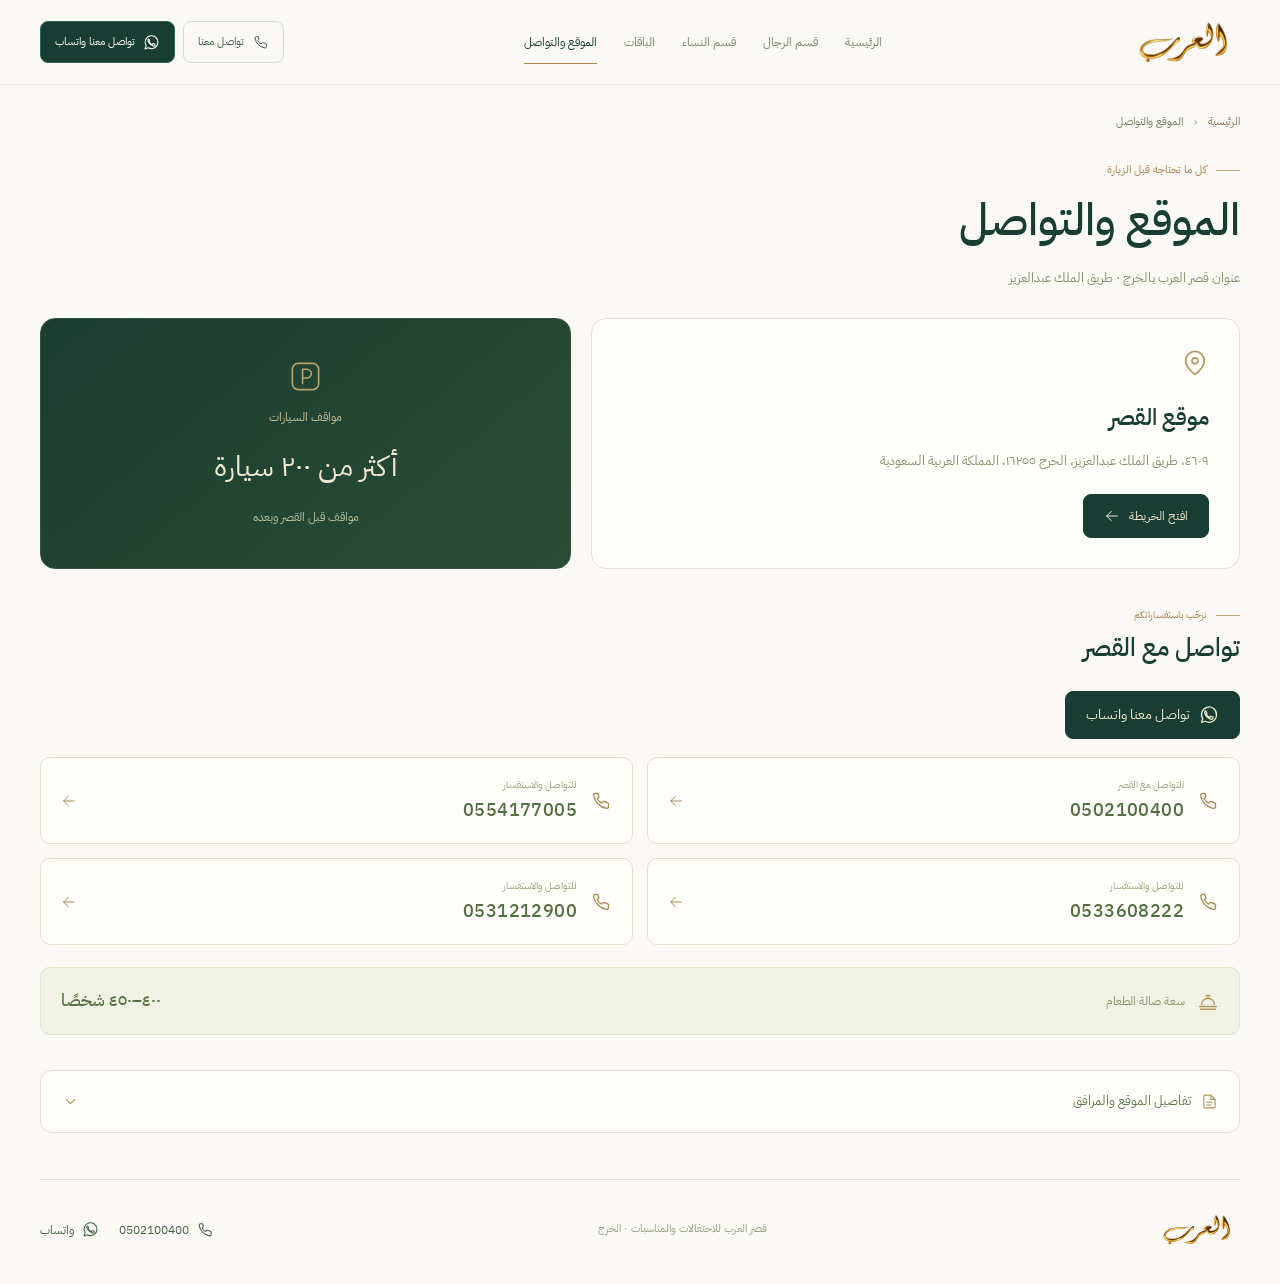
==== commit b9d3e296: "Add files via upload" ====
--- a/info.html
+++ b/info.html
@@ -1,7 +1,8 @@
-<!doctype html><html lang="ar" dir="rtl"><head><meta charset="utf-8"><meta name="viewport" content="width=device-width,initial-scale=1,viewport-fit=cover"><meta name="theme-color" content="#173d35"><title>موقع ورقم قصر العرب بالخرج | المواقف والتواصل</title><meta name="description" content="عنوان قصر العرب في الخرج على طريق الملك عبدالعزيز، ورابط خرائط Google وأرقام التواصل. تعرّف على موقع القصر ومواقف السيارات وسعة صالة الطعام."><meta name="keywords" content="قاعات الخرج، قاعات مناسبات الخرج، قاعات احتفالات الخرج، قاعات أفراح الخرج، قاعات زواج الخرج، قصور أفراح الخرج، قصور احتفالات الخرج، صالة مناسبات بالخرج، قاعة حفلات بالخرج، قاعة زفاف بالخرج، قاعات طريق الملك عبدالعزيز الخرج، قاعة مناسبات طريق الملك عبدالعزيز، قصر العرب طريق الملك عبدالعزيز، عنوان قصر العرب الخرج، موقع قصر العرب على الخريطة، قصر العرب على خرائط جوجل، الاتجاهات إلى قصر العرب، الوصول إلى قصر العرب بالخرج، قاعات الخرج طريق الملك عبدالعزيز، قاعة مناسبات في الخرج، مواقف سيارات قصر العرب، قصر العرب مواقف أكثر من ٢٠٠ سيارة، قاعات بمواقف سيارات بالخرج، رقم قصر العرب الخرج، التواصل مع قصر العرب، قصر العرب 0502100400، استفسارات قصر العرب بالخرج"><link rel="stylesheet" href="site.css?v=20261119-correct-hero"></head><body data-page="info"><svg class="svg-sprite" xmlns="http://www.w3.org/2000/svg" aria-hidden="true"><defs>
+<!doctype html><html lang="ar" dir="rtl"><head><meta charset="utf-8"><meta name="viewport" content="width=device-width,initial-scale=1,viewport-fit=cover"><meta name="theme-color" content="#173d35"><title>موقع ورقم قصر العرب بالخرج | المواقف والتواصل</title><meta name="description" content="عنوان قصر العرب في الخرج على طريق الملك عبدالعزيز، ورابط خرائط Google وأرقام التواصل. تعرّف على موقع القصر ومواقف السيارات وسعة صالة الطعام."><meta name="keywords" content="قاعات الخرج، قاعات مناسبات الخرج، قاعات احتفالات الخرج، قاعات أفراح الخرج، قاعات زواج الخرج، قصور أفراح الخرج، قصور احتفالات الخرج، صالة مناسبات بالخرج، قاعة حفلات بالخرج، قاعة زفاف بالخرج، قاعات طريق الملك عبدالعزيز الخرج، قاعة مناسبات طريق الملك عبدالعزيز، قصر العرب طريق الملك عبدالعزيز، عنوان قصر العرب الخرج، موقع قصر العرب على الخريطة، قصر العرب على خرائط جوجل، الاتجاهات إلى قصر العرب، الوصول إلى قصر العرب بالخرج، قاعات الخرج طريق الملك عبدالعزيز، قاعة مناسبات في الخرج، مواقف سيارات قصر العرب، قصر العرب مواقف أكثر من ٢٠٠ سيارة، قاعات بمواقف سيارات بالخرج، رقم قصر العرب الخرج، التواصل مع قصر العرب، قصر العرب 0502100400، استفسارات قصر العرب بالخرج"><link rel="stylesheet" href="site.css?v=20261119-whatsapp"></head><body data-page="info"><svg class="svg-sprite" xmlns="http://www.w3.org/2000/svg" aria-hidden="true"><defs>
 <symbol id="i-arrow" viewBox="0 0 24 24"><path d="M20 12H4m7-7-7 7 7 7"/></symbol>
 <symbol id="i-pin" viewBox="0 0 24 24"><path d="M20 10c0 6-8 12-8 12S4 16 4 10a8 8 0 1 1 16 0Z"/><circle cx="12" cy="10" r="2.5"/></symbol>
 <symbol id="i-phone" viewBox="0 0 24 24"><path d="M20 15.5V19a2 2 0 0 1-2.2 2A18 18 0 0 1 3 6.2 2 2 0 0 1 5 4h3l1 4-2 2a14 14 0 0 0 5 5l2-2 4 1z"/></symbol>
+<symbol id="i-whatsapp" viewBox="0 0 24 24"><path d="M21 11.6a9 9 0 0 1-13.4 7.9L3 21l1.5-4.6A9 9 0 1 1 21 11.6Z"/><path d="m8 7 1.5 3-1 1a10 10 0 0 0 4.5 4l1-1.5 3 1c0 2-1.5 3-3 2.5A12 12 0 0 1 7 10c-.5-1.5 0-3 1-3Z"/></symbol>
 <symbol id="i-hall" viewBox="0 0 24 24"><path d="M3 21h18M5 21V9h14v12M3 9l9-6 9 6M10 21v-6h4v6M8 11v1m8-1v1"/></symbol>
 <symbol id="i-home" viewBox="0 0 24 24"><path d="m3 10 9-7 9 7M5 9v12h14V9M10 21v-7h4v7"/></symbol>
 <symbol id="i-spark" viewBox="0 0 24 24"><path d="m12 2 2.4 7.6L22 12l-7.6 2.4L12 22l-2.4-7.6L2 12l7.6-2.4Z"/></symbol>
@@ -13,7 +14,7 @@
 <symbol id="i-expand" viewBox="0 0 24 24"><path d="M15 4h5v5M9 20H4v-5M20 4l-6 6M4 20l6-6"/></symbol>
 <symbol id="i-dining" viewBox="0 0 24 24"><path d="M3 18h18M5 16a7 7 0 0 1 14 0M12 9V6m-2 0h4M4 21h16"/></symbol>
 <symbol id="i-parking" viewBox="0 0 24 24"><rect x="3" y="3" width="18" height="18" rx="4"/><path d="M10 17V7h3a3 3 0 0 1 0 6h-3"/></symbol>
-</defs></svg><a class="skip-link" href="#page-root">انتقل إلى محتوى الصفحة</a><header class="site-header"><div class="container header-inner"><a class="brand" href="index.html" data-page="home" aria-label="قصر العرب — الرئيسية"><img src="assets/alarab-logo.png" data-asset="assets/alarab-logo.png" alt="العرب" width="2124" height="740"></a><nav class="desktop-nav" aria-label="التنقل الرئيسي"><a href="index.html" data-page="home" class="">الرئيسية</a><a href="men.html" data-page="men" class="">قسم الرجال</a><a href="women.html" data-page="women" class="">قسم النساء</a><a href="packages.html" data-page="packages" class="">الباقات</a><a href="info.html" data-page="info" class="is-active" aria-current="page">الموقع والتواصل</a></nav><a class="header-call" href="tel:0502100400"><svg aria-hidden="true"><use href="#i-phone"/></svg><span>تواصل معنا</span></a></div></header><main class="container" id="page-root" tabindex="-1"><nav class="breadcrumbs" aria-label="مسار الصفحة"><a href="index.html" data-page="home" class="">الرئيسية</a><span aria-hidden="true">‹</span><span>الموقع والتواصل</span></nav><section class="page-intro"><p class="eyebrow">كل ما تحتاجه قبل الزيارة</p><h1>الموقع والتواصل</h1><p>عنوان قصر العرب بالخرج · طريق الملك عبدالعزيز</p></section><section class="info-grid"><article class="location-card"><svg aria-hidden="true"><use href="#i-pin"/></svg><h2>موقع القصر</h2><p>٤٦٠٩، طريق الملك عبدالعزيز، الخرج ١٦٢٥٥، المملكة العربية السعودية</p><a href="https://maps.google.com/maps/search/%D8%A7%D9%84%D8%B9%D8%B1%D8%A8%20%D9%84%D9%84%D9%85%D9%86%D8%A7%D8%B3%D8%A8%D8%A7%D8%AA/@24.2259464263916,47.222991943359375,17z?hl=en" target="_blank" rel="noopener noreferrer" class="button button-primary">افتح الخريطة<svg aria-hidden="true"><use href="#i-arrow"/></svg></a></article><article class="parking-card"><svg aria-hidden="true"><use href="#i-parking"/></svg><p>مواقف السيارات</p><strong>أكثر من <bdi>٢٠٠</bdi> سيارة</strong><span>مواقف قبل القصر وبعده</span></article></section><section class="contact-panel" id="contact" aria-labelledby="contact-heading"><div class="section-heading"><div><p class="eyebrow">نرحّب باستفساراتكم</p><h2 id="contact-heading">تواصل مع القصر</h2></div></div><div class="phone-grid"><a class="phone-card" href="tel:0502100400"><svg aria-hidden="true"><use href="#i-phone"/></svg><span><small>التواصل مع القصر</small><strong dir="ltr">0502100400</strong></span><svg aria-hidden="true"><use href="#i-arrow"/></svg></a><a class="phone-card" href="tel:0554177005"><svg aria-hidden="true"><use href="#i-phone"/></svg><span><small>للتواصل والاستفسار</small><strong dir="ltr">0554177005</strong></span><svg aria-hidden="true"><use href="#i-arrow"/></svg></a><a class="phone-card" href="tel:0533608222"><svg aria-hidden="true"><use href="#i-phone"/></svg><span><small>للتواصل والاستفسار</small><strong dir="ltr">0533608222</strong></span><svg aria-hidden="true"><use href="#i-arrow"/></svg></a><a class="phone-card" href="tel:0531212900"><svg aria-hidden="true"><use href="#i-phone"/></svg><span><small>للتواصل والاستفسار</small><strong dir="ltr">0531212900</strong></span><svg aria-hidden="true"><use href="#i-arrow"/></svg></a></div></section><div class="general-dining"><svg aria-hidden="true"><use href="#i-dining"/></svg><span>سعة صالة الطعام</span><strong><bdi dir="ltr">٤٠٠–٤٥٠</bdi> شخصًا</strong></div><details class="more-details"><summary><span><svg aria-hidden="true"><use href="#i-document"/></svg>تفاصيل الموقع والمرافق</span><svg aria-hidden="true"><use href="#i-chevron"/></svg></summary><div class="more-details-body"><div class="detail-grid"><article class="detail-card" data-group="identity">
+</defs></svg><a class="skip-link" href="#page-root">انتقل إلى محتوى الصفحة</a><header class="site-header"><div class="container header-inner"><a class="brand" href="index.html" data-page="home" aria-label="قصر العرب — الرئيسية"><img src="assets/alarab-logo.png" data-asset="assets/alarab-logo.png" alt="العرب" width="2124" height="740"></a><nav class="desktop-nav" aria-label="التنقل الرئيسي"><a href="index.html" data-page="home" class="">الرئيسية</a><a href="men.html" data-page="men" class="">قسم الرجال</a><a href="women.html" data-page="women" class="">قسم النساء</a><a href="packages.html" data-page="packages" class="">الباقات</a><a href="info.html" data-page="info" class="is-active" aria-current="page">الموقع والتواصل</a></nav><div class="header-contact-actions"><a class="header-call" href="tel:0502100400"><svg aria-hidden="true"><use href="#i-phone"/></svg><span>تواصل معنا</span></a><a class="header-whatsapp" href="https://wa.me/966502100400" target="_blank" rel="noopener noreferrer" aria-label="تواصل معنا واتساب"><svg aria-hidden="true"><use href="#i-whatsapp"/></svg><span><span class="whatsapp-prefix">تواصل معنا </span>واتساب</span></a></div></div></header><main class="container" id="page-root" tabindex="-1"><nav class="breadcrumbs" aria-label="مسار الصفحة"><a href="index.html" data-page="home" class="">الرئيسية</a><span aria-hidden="true">‹</span><span>الموقع والتواصل</span></nav><section class="page-intro"><p class="eyebrow">كل ما تحتاجه قبل الزيارة</p><h1>الموقع والتواصل</h1><p>عنوان قصر العرب بالخرج · طريق الملك عبدالعزيز</p></section><section class="info-grid"><article class="location-card"><svg aria-hidden="true"><use href="#i-pin"/></svg><h2>موقع القصر</h2><p>٤٦٠٩، طريق الملك عبدالعزيز، الخرج ١٦٢٥٥، المملكة العربية السعودية</p><a href="https://maps.google.com/maps/search/%D8%A7%D9%84%D8%B9%D8%B1%D8%A8%20%D9%84%D9%84%D9%85%D9%86%D8%A7%D8%B3%D8%A8%D8%A7%D8%AA/@24.2259464263916,47.222991943359375,17z?hl=en" target="_blank" rel="noopener noreferrer" class="button button-primary">افتح الخريطة<svg aria-hidden="true"><use href="#i-arrow"/></svg></a></article><article class="parking-card"><svg aria-hidden="true"><use href="#i-parking"/></svg><p>مواقف السيارات</p><strong>أكثر من <bdi>٢٠٠</bdi> سيارة</strong><span>مواقف قبل القصر وبعده</span></article></section><section class="contact-panel" id="contact" aria-labelledby="contact-heading"><div class="section-heading"><div><p class="eyebrow">نرحّب باستفساراتكم</p><h2 id="contact-heading">تواصل مع القصر</h2></div></div><a class="button button-primary contact-whatsapp" href="https://wa.me/966502100400" target="_blank" rel="noopener noreferrer"><svg aria-hidden="true"><use href="#i-whatsapp"/></svg>تواصل معنا واتساب</a><div class="phone-grid"><a class="phone-card" href="tel:0502100400"><svg aria-hidden="true"><use href="#i-phone"/></svg><span><small>التواصل مع القصر</small><strong dir="ltr">0502100400</strong></span><svg aria-hidden="true"><use href="#i-arrow"/></svg></a><a class="phone-card" href="tel:0554177005"><svg aria-hidden="true"><use href="#i-phone"/></svg><span><small>للتواصل والاستفسار</small><strong dir="ltr">0554177005</strong></span><svg aria-hidden="true"><use href="#i-arrow"/></svg></a><a class="phone-card" href="tel:0533608222"><svg aria-hidden="true"><use href="#i-phone"/></svg><span><small>للتواصل والاستفسار</small><strong dir="ltr">0533608222</strong></span><svg aria-hidden="true"><use href="#i-arrow"/></svg></a><a class="phone-card" href="tel:0531212900"><svg aria-hidden="true"><use href="#i-phone"/></svg><span><small>للتواصل والاستفسار</small><strong dir="ltr">0531212900</strong></span><svg aria-hidden="true"><use href="#i-arrow"/></svg></a></div></section><div class="general-dining"><svg aria-hidden="true"><use href="#i-dining"/></svg><span>سعة صالة الطعام</span><strong><bdi dir="ltr">٤٠٠–٤٥٠</bdi> شخصًا</strong></div><details class="more-details"><summary><span><svg aria-hidden="true"><use href="#i-document"/></svg>تفاصيل الموقع والمرافق</span><svg aria-hidden="true"><use href="#i-chevron"/></svg></summary><div class="more-details-body"><div class="detail-grid"><article class="detail-card" data-group="identity">
       <h2>اسم القاعة والواجهة</h2>
       <dl class="detail-fields">
     <div class="detail-field" data-field="officialName">
@@ -57,6 +58,10 @@
     <div class="detail-field" data-field="coordinationPhone">
       <dt>للتواصل والاستفسار</dt>
       <dd><a href="tel:0531212900" dir="ltr">0531212900</a></dd>
+    </div>
+    <div class="detail-field" data-field="whatsapp">
+      <dt>رقم الواتساب</dt>
+      <dd><a href="https://wa.me/966502100400" target="_blank" rel="noopener noreferrer">واتساب</a></dd>
     </div></dl>
     </article><article class="detail-card" data-group="parking">
       <h2>مواقف السيارات</h2>
@@ -72,4 +77,4 @@
     </article><article class="detail-card" data-group="buffet">
       <h2>صالة الطعام</h2>
       <p class="detail-summary"><span>سعة صالة الطعام</span><strong><bdi dir="ltr">٤٠٠–٤٥٠</bdi> شخصًا</strong></p><dl class="detail-fields"></dl>
-    </article></div></div></details></main><footer class="container site-footer"><a class="brand" href="index.html" data-page="home" aria-label="قصر العرب — الرئيسية"><img src="assets/alarab-logo.png" data-asset="assets/alarab-logo.png" alt="العرب" width="2124" height="740"></a><p>قصر العرب للاحتفالات والمناسبات · الخرج</p><a href="tel:0502100400"><svg aria-hidden="true"><use href="#i-phone"/></svg><span dir="ltr">050 210 0400</span></a></footer><nav class="mobile-nav" aria-label="التنقل بين أقسام الموقع"><a href="index.html" data-page="home" class=""><svg aria-hidden="true"><use href="#i-home"/></svg><span>الرئيسية</span></a><a href="men.html" data-page="men" class=""><svg aria-hidden="true"><use href="#i-hall"/></svg><span>الرجال</span></a><a href="women.html" data-page="women" class=""><svg aria-hidden="true"><use href="#i-spark"/></svg><span>النساء</span></a><a href="packages.html" data-page="packages" class=""><svg aria-hidden="true"><use href="#i-document"/></svg><span>الباقات</span></a><a href="info.html" data-page="info" class="is-active" aria-current="page"><svg aria-hidden="true"><use href="#i-pin"/></svg><span>الموقع</span></a></nav><dialog id="photo-dialog" class="photo-dialog" aria-labelledby="photo-viewer-title"><header><div><h2 id="photo-viewer-title"></h2><span id="photo-viewer-count"></span></div><button type="button" class="icon-button" data-photo-close aria-label="إغلاق الصورة"><svg aria-hidden="true"><use href="#i-close"/></svg></button></header><div class="photo-viewer-stage"><button type="button" class="viewer-arrow" data-photo-prev aria-label="الصورة السابقة"><svg aria-hidden="true"><use href="#i-arrow"/></svg></button><img id="photo-viewer-img" alt=""><button type="button" class="viewer-arrow" data-photo-next aria-label="الصورة التالية"><svg aria-hidden="true"><use href="#i-arrow"/></svg></button></div><p id="photo-viewer-caption"></p></dialog><dialog id="brochure-dialog" class="brochure-dialog" aria-labelledby="brochure-title"><header><h2 id="brochure-title">دليل الباقات</h2><button id="close-brochure" class="icon-button" type="button" aria-label="إغلاق البروشور"><svg aria-hidden="true"><use href="#i-close"/></svg></button></header><img id="brochure-image" alt=""></dialog><script defer src="app.js?v=20261119-correct-hero"></script></body></html>+    </article></div></div></details></main><footer class="container site-footer"><a class="brand" href="index.html" data-page="home" aria-label="قصر العرب — الرئيسية"><img src="assets/alarab-logo.png" data-asset="assets/alarab-logo.png" alt="العرب" width="2124" height="740"></a><p>قصر العرب للاحتفالات والمناسبات · الخرج</p><div class="footer-contact-actions"><a href="tel:0502100400"><svg aria-hidden="true"><use href="#i-phone"/></svg><span dir="ltr">0502100400</span></a><a href="https://wa.me/966502100400" target="_blank" rel="noopener noreferrer"><svg aria-hidden="true"><use href="#i-whatsapp"/></svg><span>واتساب</span></a></div></footer><nav class="mobile-nav" aria-label="التنقل بين أقسام الموقع"><a href="index.html" data-page="home" class=""><svg aria-hidden="true"><use href="#i-home"/></svg><span>الرئيسية</span></a><a href="men.html" data-page="men" class=""><svg aria-hidden="true"><use href="#i-hall"/></svg><span>الرجال</span></a><a href="women.html" data-page="women" class=""><svg aria-hidden="true"><use href="#i-spark"/></svg><span>النساء</span></a><a href="packages.html" data-page="packages" class=""><svg aria-hidden="true"><use href="#i-document"/></svg><span>الباقات</span></a><a href="info.html" data-page="info" class="is-active" aria-current="page"><svg aria-hidden="true"><use href="#i-pin"/></svg><span>الموقع</span></a></nav><dialog id="photo-dialog" class="photo-dialog" aria-labelledby="photo-viewer-title"><header><div><h2 id="photo-viewer-title"></h2><span id="photo-viewer-count"></span></div><button type="button" class="icon-button" data-photo-close aria-label="إغلاق الصورة"><svg aria-hidden="true"><use href="#i-close"/></svg></button></header><div class="photo-viewer-stage"><button type="button" class="viewer-arrow" data-photo-prev aria-label="الصورة السابقة"><svg aria-hidden="true"><use href="#i-arrow"/></svg></button><img id="photo-viewer-img" alt=""><button type="button" class="viewer-arrow" data-photo-next aria-label="الصورة التالية"><svg aria-hidden="true"><use href="#i-arrow"/></svg></button></div><p id="photo-viewer-caption"></p></dialog><dialog id="brochure-dialog" class="brochure-dialog" aria-labelledby="brochure-title"><header><h2 id="brochure-title">دليل الباقات</h2><button id="close-brochure" class="icon-button" type="button" aria-label="إغلاق البروشور"><svg aria-hidden="true"><use href="#i-close"/></svg></button></header><img id="brochure-image" alt=""></dialog><script defer src="app.js?v=20261119-whatsapp"></script></body></html>
--- a/site.css
+++ b/site.css
@@ -82,3 +82,10 @@
 .home-hero .home-video-portrait{width:100%;max-width:340px;height:auto;min-height:0;aspect-ratio:var(--home-video-ratio);justify-self:center;align-self:start}
 @media(max-width:600px){.home-hero .home-video-portrait{width:100%;max-width:360px;min-height:0;height:auto;align-self:center}}
 .home-hero .home-video-visual:not(.home-video-portrait){width:100%;height:auto;min-height:0;aspect-ratio:var(--home-video-ratio);align-self:center}
+
+.header-contact-actions{display:flex;align-items:center;gap:8px;flex-shrink:0}.header-whatsapp{display:inline-flex;align-items:center;justify-content:center;gap:8px;min-height:42px;padding:9px 14px;border:1px solid #2e6953;border-radius:8px;background:var(--green);color:#fff;font-size:11px;white-space:nowrap}.header-whatsapp svg{width:17px;height:17px;flex:none}.header-whatsapp:hover{background:#245b46}.header-whatsapp:focus-visible{outline:2px solid var(--gold);outline-offset:3px}.contact-whatsapp{margin-bottom:18px;font-size:14px}.contact-whatsapp svg{width:20px;height:20px}.footer-contact-actions{display:flex;align-items:center;gap:20px;flex-wrap:wrap}.footer-contact-actions a{display:inline-flex;align-items:center;gap:8px;min-height:44px;font-size:12px;color:#456446}.footer-contact-actions svg{width:17px;height:17px}
+@media(max-width:1050px){.header-whatsapp .whatsapp-prefix{display:none}}
+@media(max-width:600px){.header-contact-actions{gap:6px}.header-whatsapp{padding:8px 10px;min-height:38px;font-size:11px;gap:6px}.header-whatsapp svg{width:16px;height:16px}.footer-contact-actions{margin-inline-start:auto;gap:18px}.contact-whatsapp{width:100%}}
+@media(max-width:359px){.header-inner{gap:8px}.header-call{padding:8px}.header-whatsapp{padding:8px}.header-contact-actions{gap:5px}}
+
+.coordination-note{display:grid;gap:6px;margin:12px 0 18px;padding:14px 16px;border-inline-start:3px solid #a88b44;background:#fffdf5;border-radius:6px;color:#526546;font-size:14px;line-height:1.9}.coordination-note strong{color:#735925;font-size:15px;font-weight:600}.coordination-note span{display:block}
